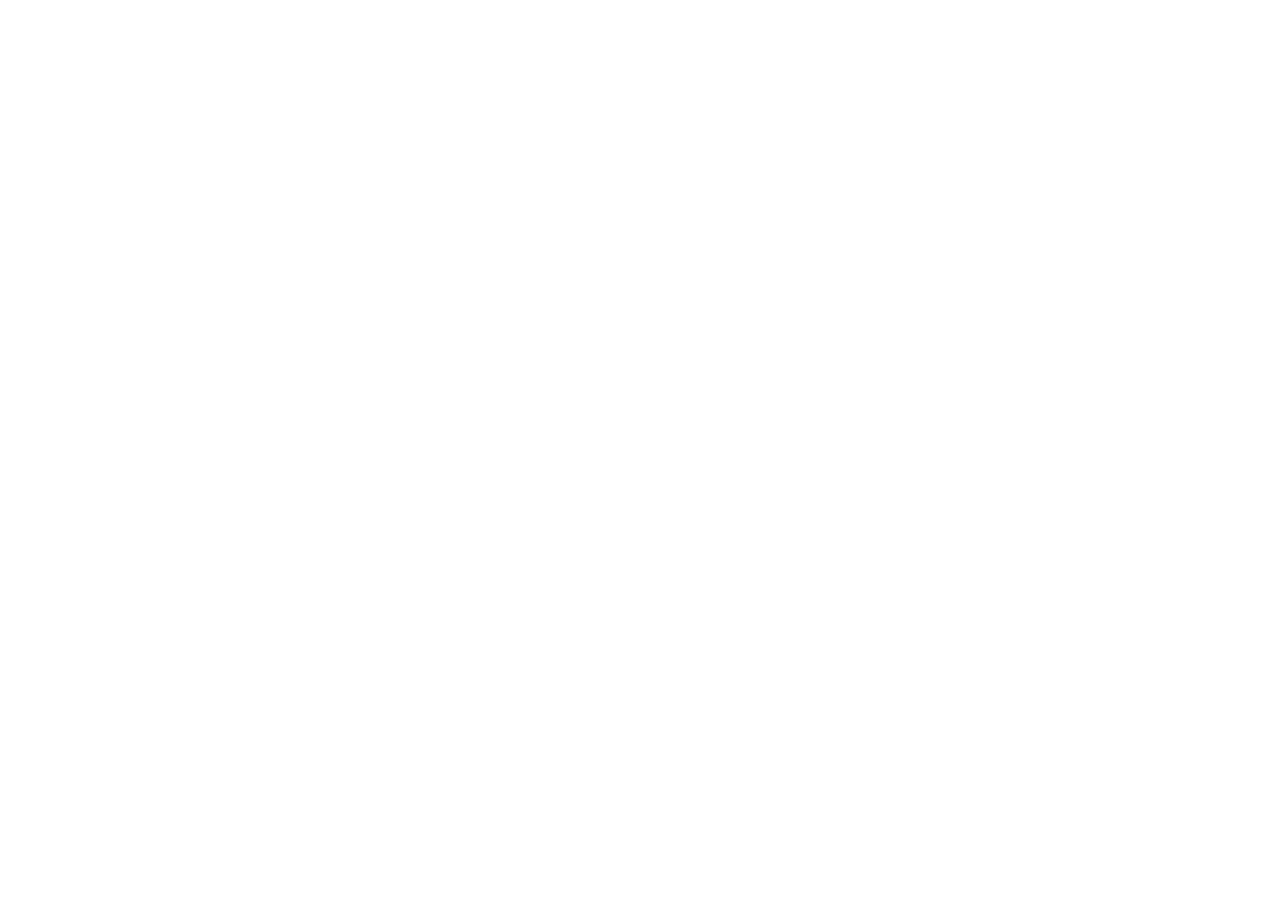
==== index.html @ c4949987 "initial directories set up and logos added" ====
<!DOCTYPE html>
<html lang="en">
    <head>
        <meta charset="UTF-8" />
        <meta name="viewport" content="width=device-width, initial-scale=1.0" />
        <title>Lucky Shrub</title>
    </head>
    <body></body>
</html>
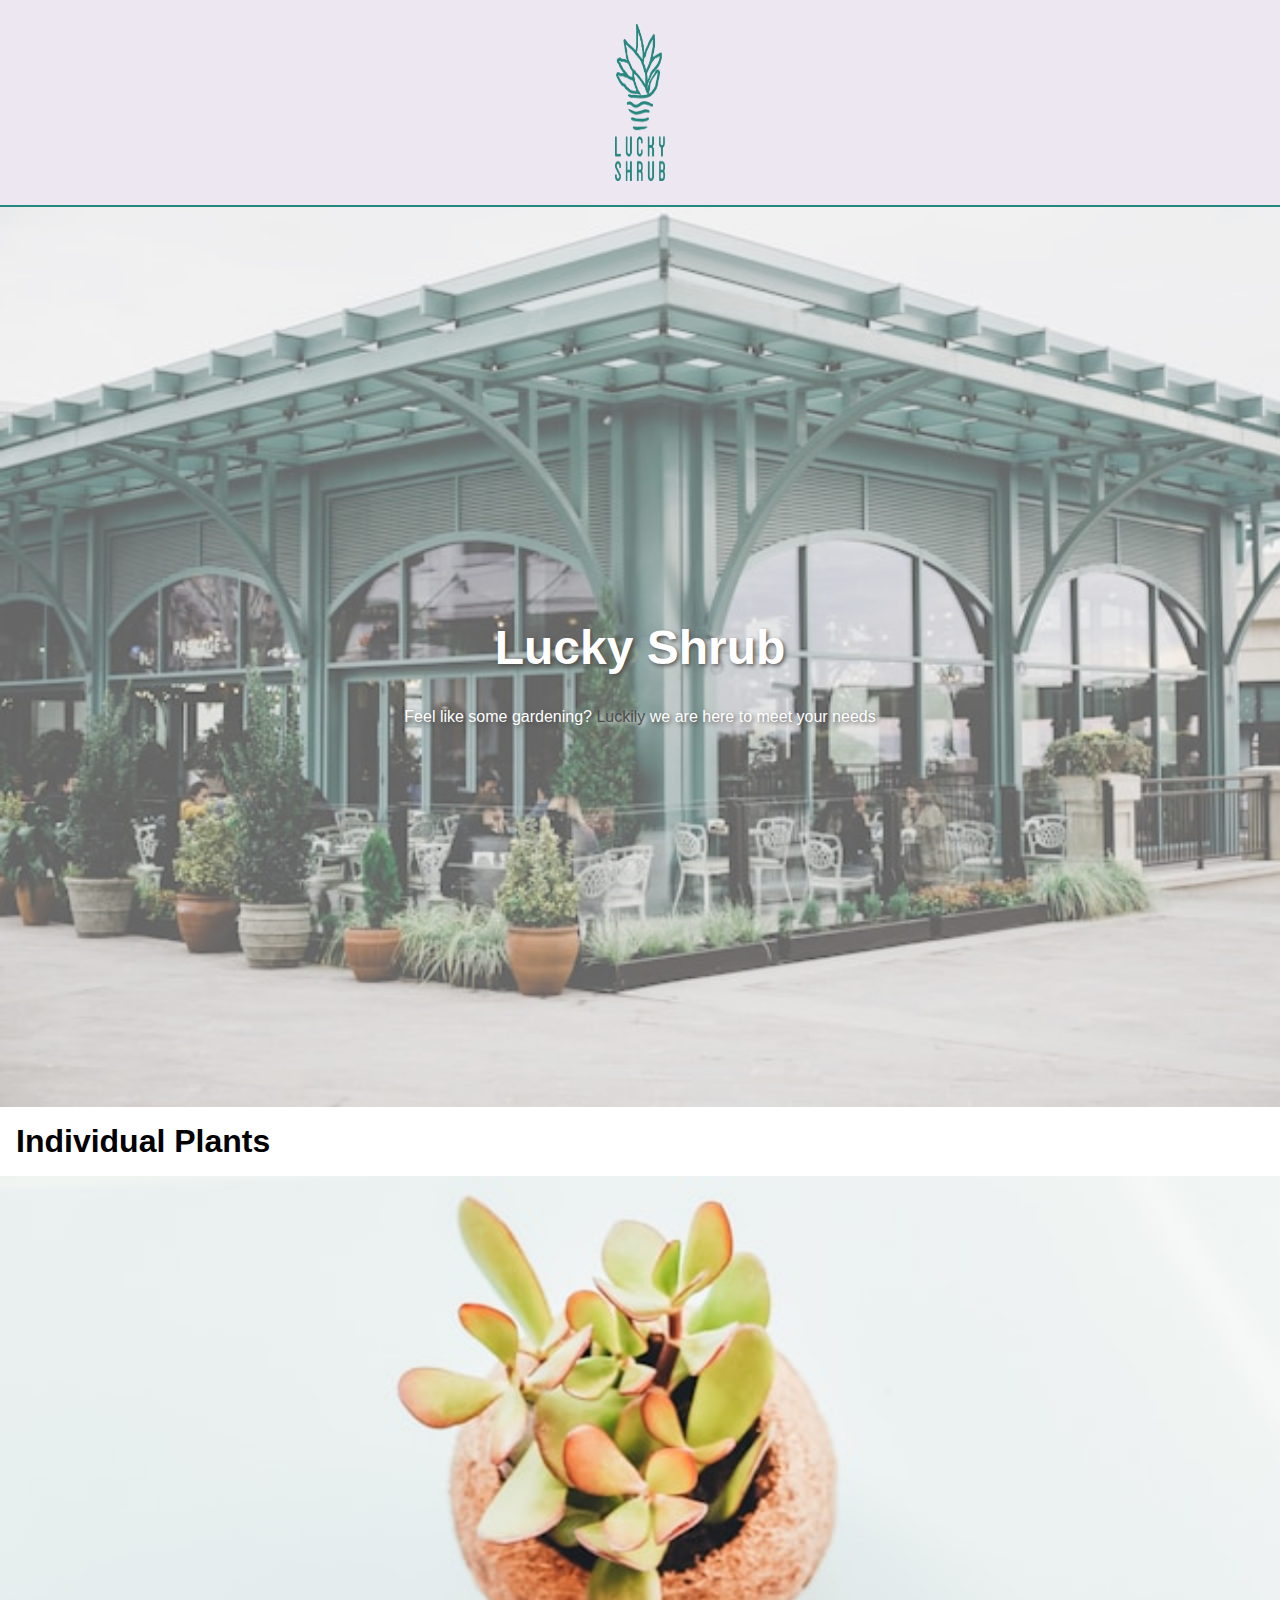
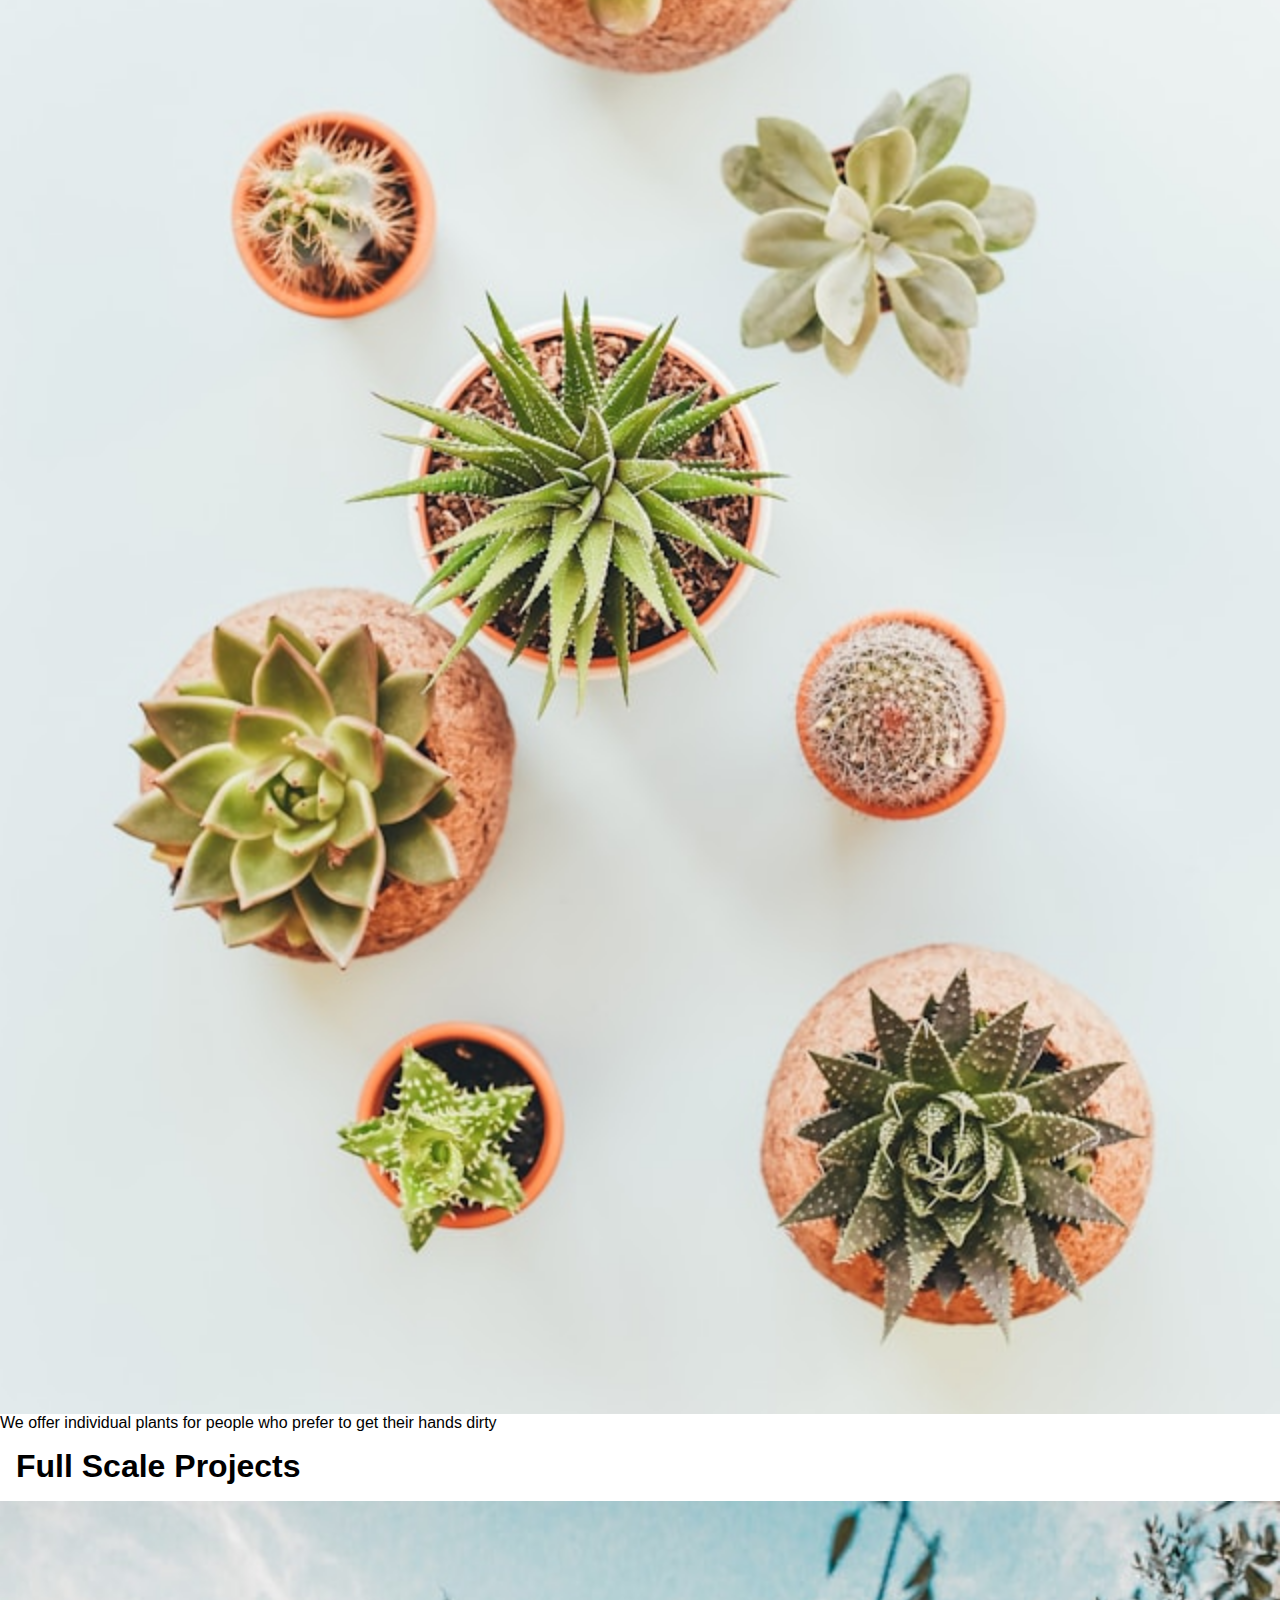
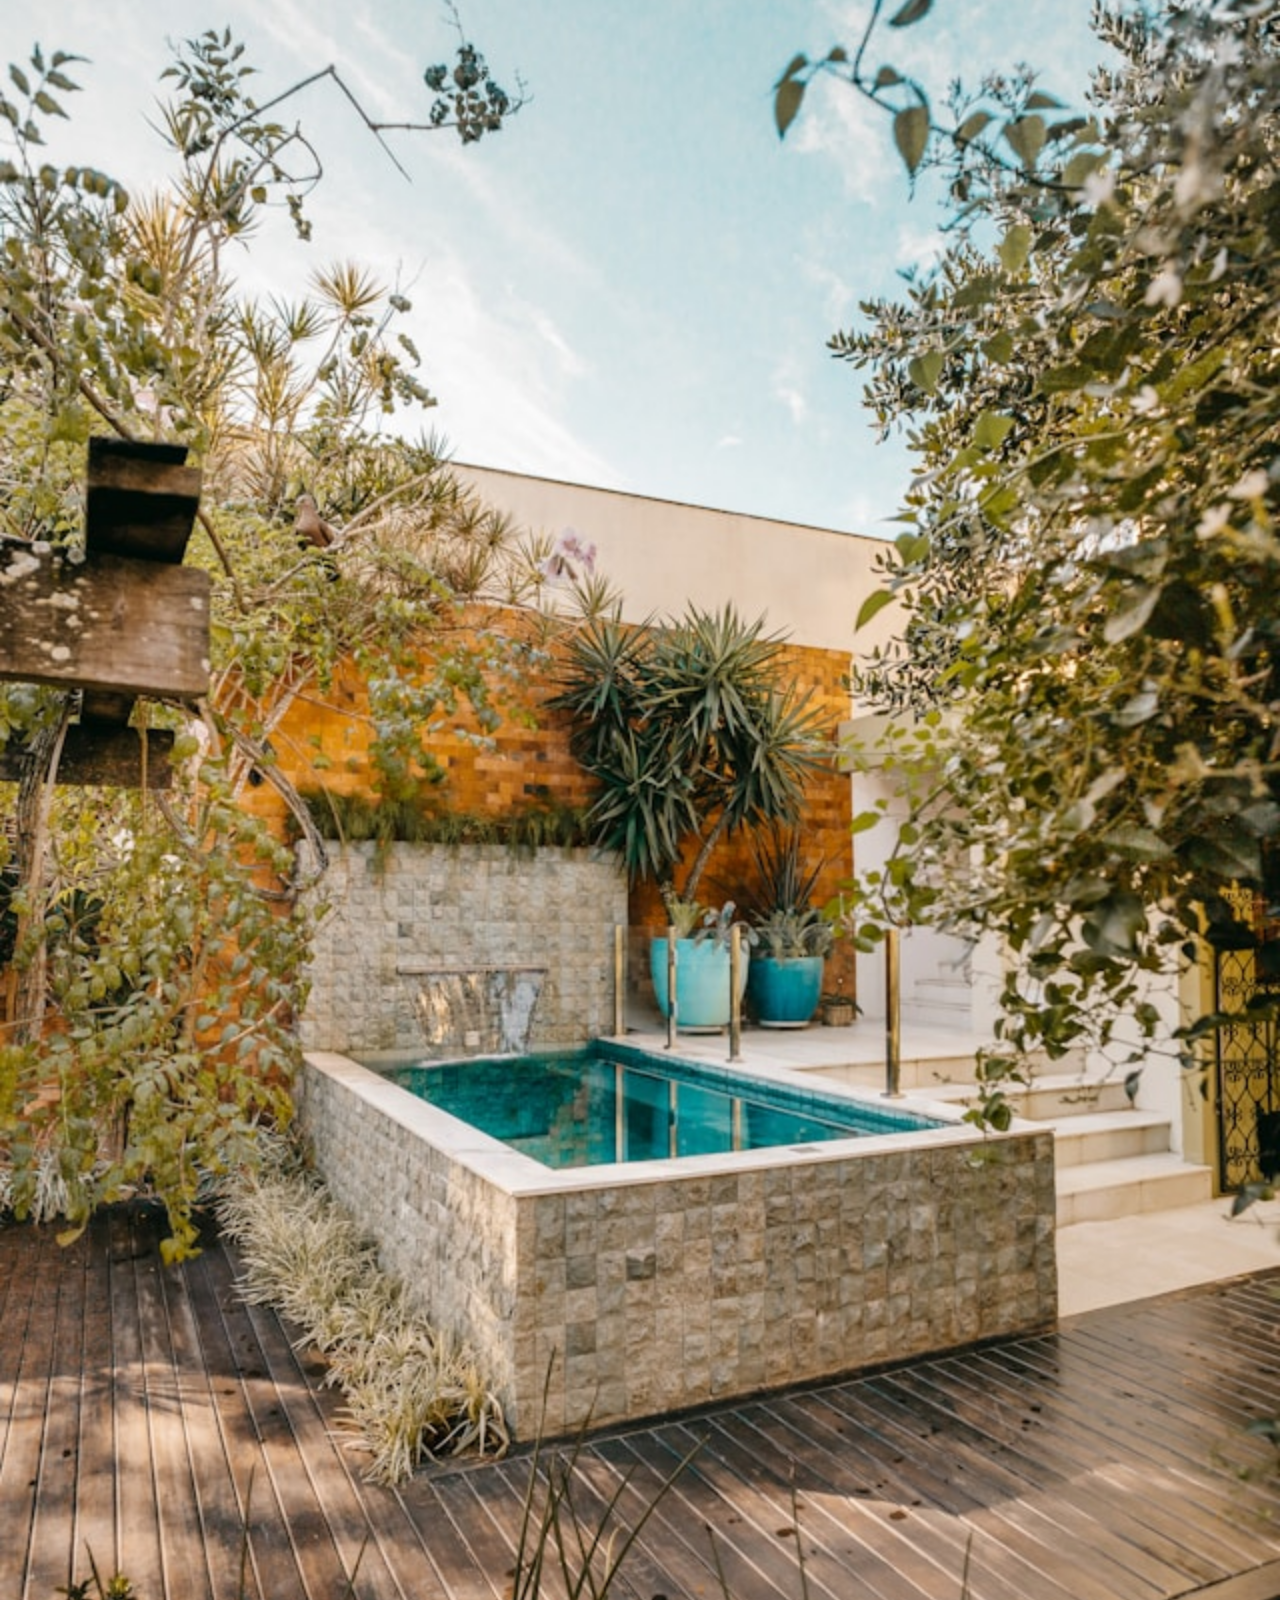
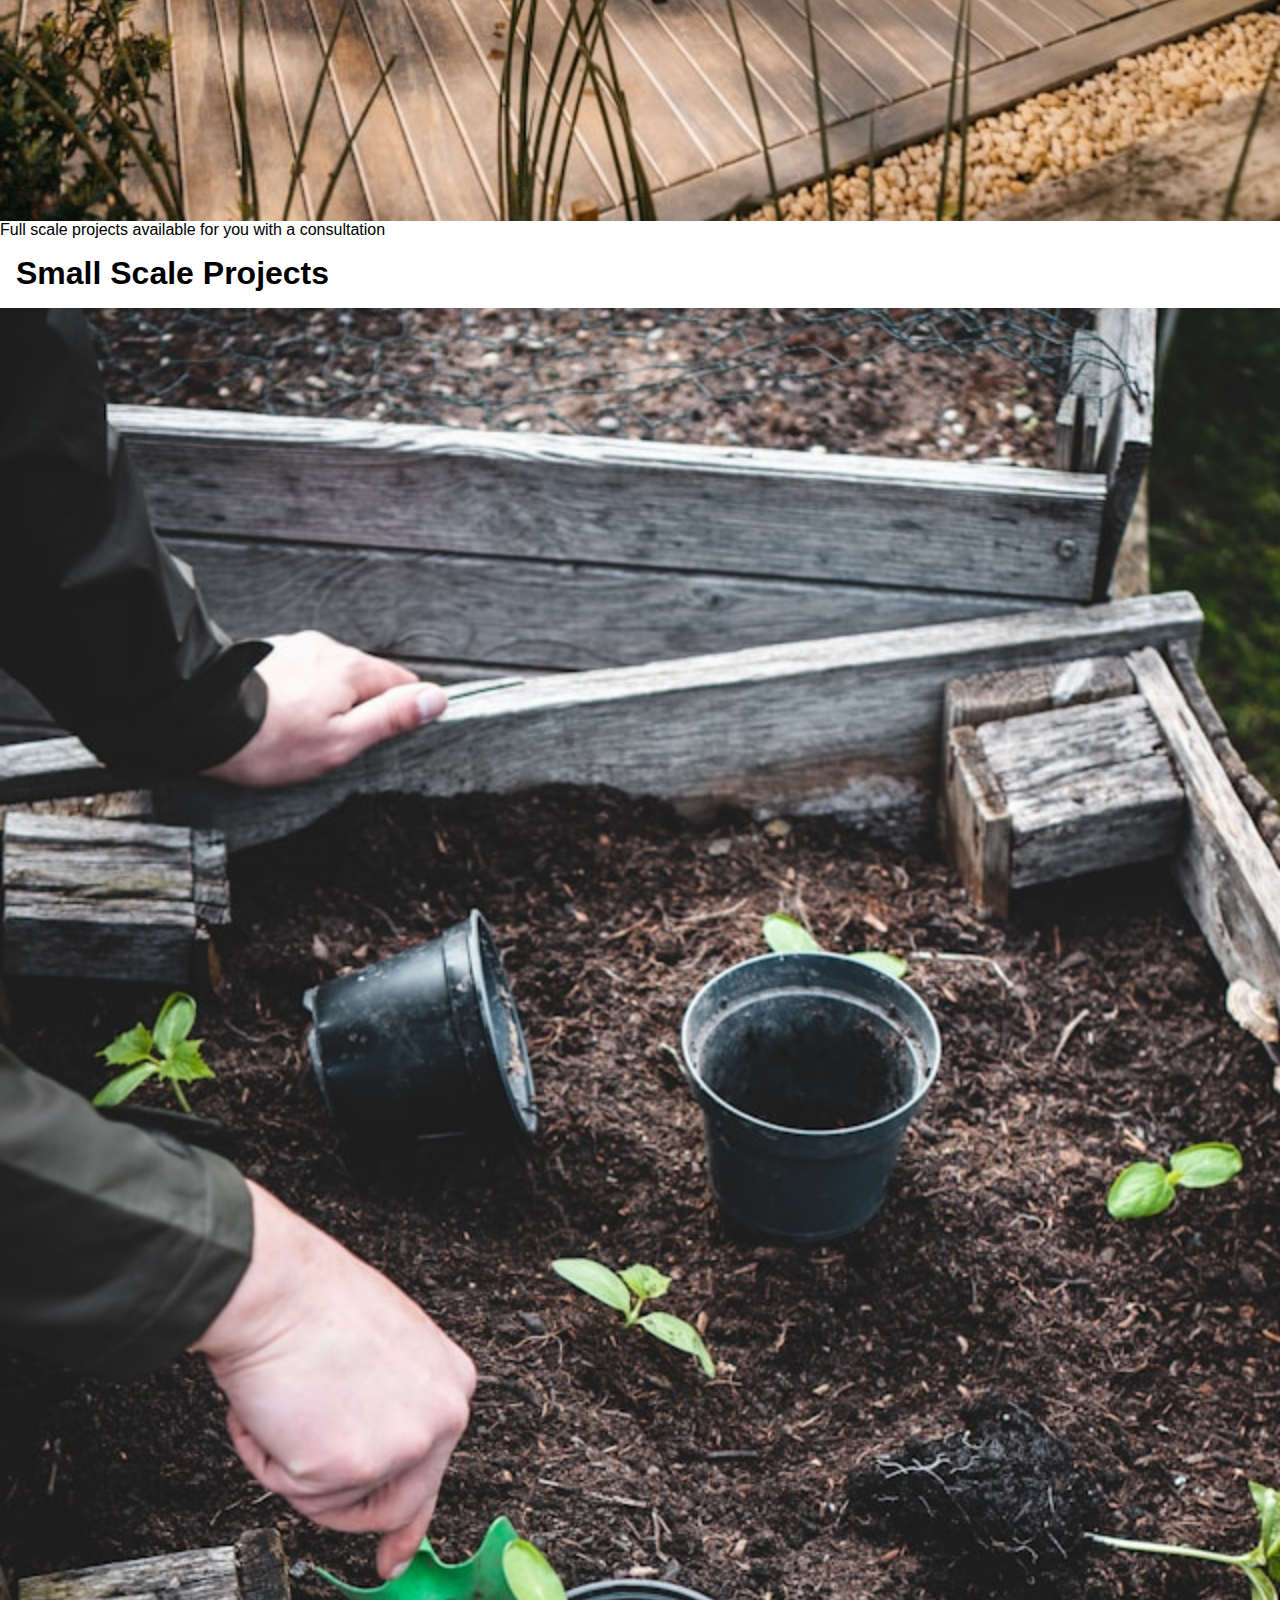
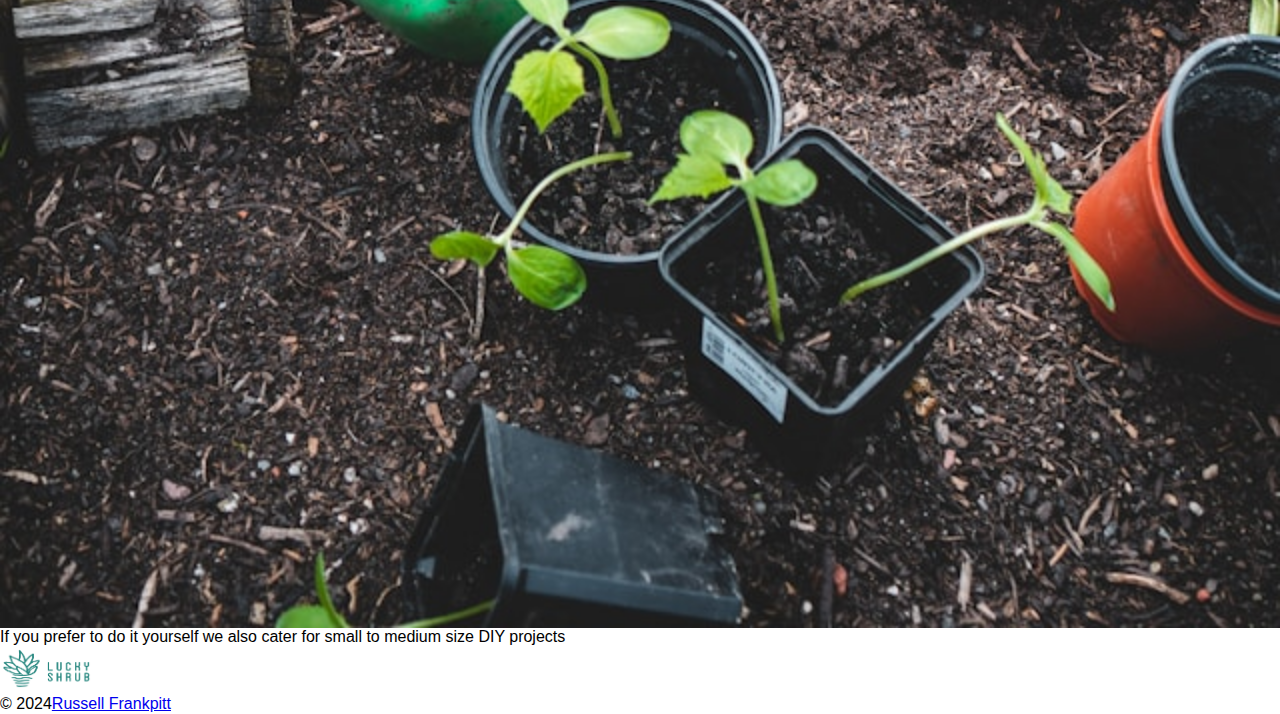
==== commit 5042d8f7: "mobile nav, extra images added" ====
--- a/index.html
+++ b/index.html
@@ -4,6 +4,100 @@
         <meta charset="UTF-8" />
         <meta name="viewport" content="width=device-width, initial-scale=1.0" />
         <title>Lucky Shrub</title>
+        <!-- Open Graph Protocol meta tags -->
+        <meta property="og:title" content="Lucky Shrub" />
+        <meta property="og:type" content="website" />
+        <!-- <meta property="og:url" content="https://www.example.com/" /> -->
+        <meta property="og:image" content="assets/images/main-image-sm.jpg" />
+        <meta
+            property="og:description"
+            content="We specialize in garden design and creation, just for you"
+        />
+        <meta property="og:locale" content="en_US" />
+        <meta property="og:site_name" content="Lucky Shrub" />
+        <!-- Font Awesome -->
+        <link
+            rel="stylesheet"
+            href="https://cdnjs.cloudflare.com/ajax/libs/font-awesome/6.5.2/css/all.min.css"
+            integrity="sha512-SnH5WK+bZxgPHs44uWIX+LLJAJ9/2PkPKZ5QiAj6Ta86w+fsb2TkcmfRyVX3pBnMFcV7oQPJkl9QevSCWr3W6A=="
+            crossorigin="anonymous"
+            referrerpolicy="no-referrer"
+        />
+        <!-- CSS -->
+        <link rel="stylesheet" href="assets/css/normalize.css" />
+        <link rel="stylesheet" href="assets/css/index.css" />
     </head>
-    <body></body>
+    <body>
+        <header>
+            <img src="assets/logos/logo-2.png" alt="Lucky Shrub Logo" />
+            <nav class="navbar-mobile">
+                <ul>
+                    <li><a href="index.html">Home</a></li>
+                    <li><a href="views/products.html">Products</a></li>
+                    <li><a href="views/contact.html">Contact</a></li>
+                    <li><a href="views/info.html">Info</a></li>
+                </ul>
+            </nav>
+
+            <div class="hamburger"><i class="fa-solid fa-bars"></i></div>
+        </header>
+
+        <main>
+            <article class="hero">
+                <h1>Lucky Shrub</h1>
+                <p>
+                    Feel like some gardening? <span>Luckily</span> we are here
+                    to meet your needs
+                </p>
+            </article>
+            <section class="main-content">
+                <article>
+                    <h3>Individual Plants</h3>
+                    <img
+                        src="assets/images/image-3.jpg"
+                        alt="A collection of pot plants"
+                    />
+                    <p>
+                        We offer individual plants for people who prefer to get
+                        their hands dirty
+                    </p>
+                </article>
+                <article>
+                    <h3>Full Scale Projects</h3>
+                    <img
+                        src="assets/images/image-6.jpg"
+                        alt="Designer Garden"
+                    />
+                    <p>
+                        Full scale projects available for you with a
+                        consultation
+                    </p>
+                </article>
+                <article>
+                    <h3>Small Scale Projects</h3>
+                    <img
+                        src="assets/images/image-4.jpg"
+                        alt="Someone planting plants"
+                    />
+                    <p>
+                        If you prefer to do it yourself we also cater for small
+                        to medium size DIY projects
+                    </p>
+                </article>
+            </section>
+        </main>
+        <footer>
+            <div>
+                <img src="assets/logos/footer-2.svg" alt="Lucky Shrub Logo" />
+            </div>
+            <div>
+                <p>
+                    &copy; 2024<a href="https://github.com/rustyff12"
+                        >Russell Frankpitt</a
+                    >
+                </p>
+            </div>
+        </footer>
+        <script src="assets/js/script.js"></script>
+    </body>
 </html>
--- a/assets/css/index.css
+++ b/assets/css/index.css
@@ -0,0 +1,154 @@
+@import url("colors.css");
+
+:root {
+    --clr-black: #262626;
+    --clr-red: #b53434;
+    --clr-blue: #26877f;
+    --clr-yellow: #ec9a29;
+    --clr-white: #ede7f1;
+}
+
+*,
+*::before,
+*::after {
+    padding: 0;
+    margin: 0;
+    box-sizing: border-box;
+}
+
+body {
+    font-family: Verdana, Geneva, Tahoma, sans-serif;
+    overflow-x: hidden;
+}
+
+/* Header */
+header {
+    border-bottom: 2px solid var(--clr-blue);
+    padding: 1.5rem;
+    display: flex;
+    justify-content: center;
+    height: 23svh;
+    background: var(--clr-white);
+    width: 100%;
+}
+
+header img {
+    width: 50px;
+}
+
+.navbar-mobile {
+    position: absolute;
+    background: var(--clr-main);
+    top: 23svh;
+    right: 0;
+    transform: translateX(100%);
+    height: 78svh;
+    width: 0;
+    transition: transform 1s ease, width 1s ease;
+    background: var(--clr-white);
+}
+
+.navbar-mobile.show {
+    transform: translateX(0%);
+    width: 100%;
+}
+
+.navbar-mobile ul {
+    height: 78svh;
+    display: flex;
+    flex-direction: column;
+    justify-content: space-around;
+    align-items: center;
+    list-style: none;
+    display: none;
+}
+
+.navbar-mobile a {
+    text-decoration: none;
+    color: var(--clr-blue);
+    font-size: 1.5rem;
+    font-weight: 700;
+}
+
+.navbar-mobile a:visited {
+    color: var(--clr-blue);
+}
+
+.navbar-mobile a:hover {
+    text-decoration: none;
+    color: var(--clr-red);
+}
+
+.hamburger {
+    position: absolute;
+    right: 1.5rem;
+}
+
+.hamburger i {
+    font-size: 2rem;
+    color: var(--clr-blue);
+}
+
+/* Body */
+.hero {
+    background-image: url("../images/main-image-sm.jpg");
+    background-repeat: no-repeat;
+    background-size: cover;
+    opacity: 0.7;
+    height: 100svh;
+    width: 100svw;
+    display: flex;
+    justify-content: center;
+    align-items: center;
+    text-align: center;
+    padding: 0 1rem;
+}
+
+.hero h1 {
+    color: white;
+    font-size: 3rem;
+    /* text-shadow: -1px -1px 3px #020202, 2px 2px 4px #1b1b1b; */
+    text-shadow: 2px 2px 4px rgba(0, 0, 0, 0.9);
+}
+
+.hero p {
+    color: white;
+    /* text-shadow: -1px -1px 3px #020202, 2px 2px 4px #1b1b1b; */
+    text-shadow: 2px 2px 4px rgba(0, 0, 0, 0.9);
+}
+
+.hero p span {
+    color: black;
+    text-shadow: 2px 2px 4px rgba(255, 255, 255, 0.9);
+}
+
+.main-content {
+    display: flex;
+    flex-direction: column;
+    /* margin-top: 10px; */
+}
+
+article {
+    display: flex;
+    flex-direction: column;
+}
+
+article h3 {
+    padding: 1rem;
+    font-size: 2rem;
+}
+
+article img {
+    width: 100svw;
+}
+
+/* Footer */
+
+footer {
+    display: flex;
+    flex-direction: column;
+}
+
+footer img {
+    width: 100px;
+}
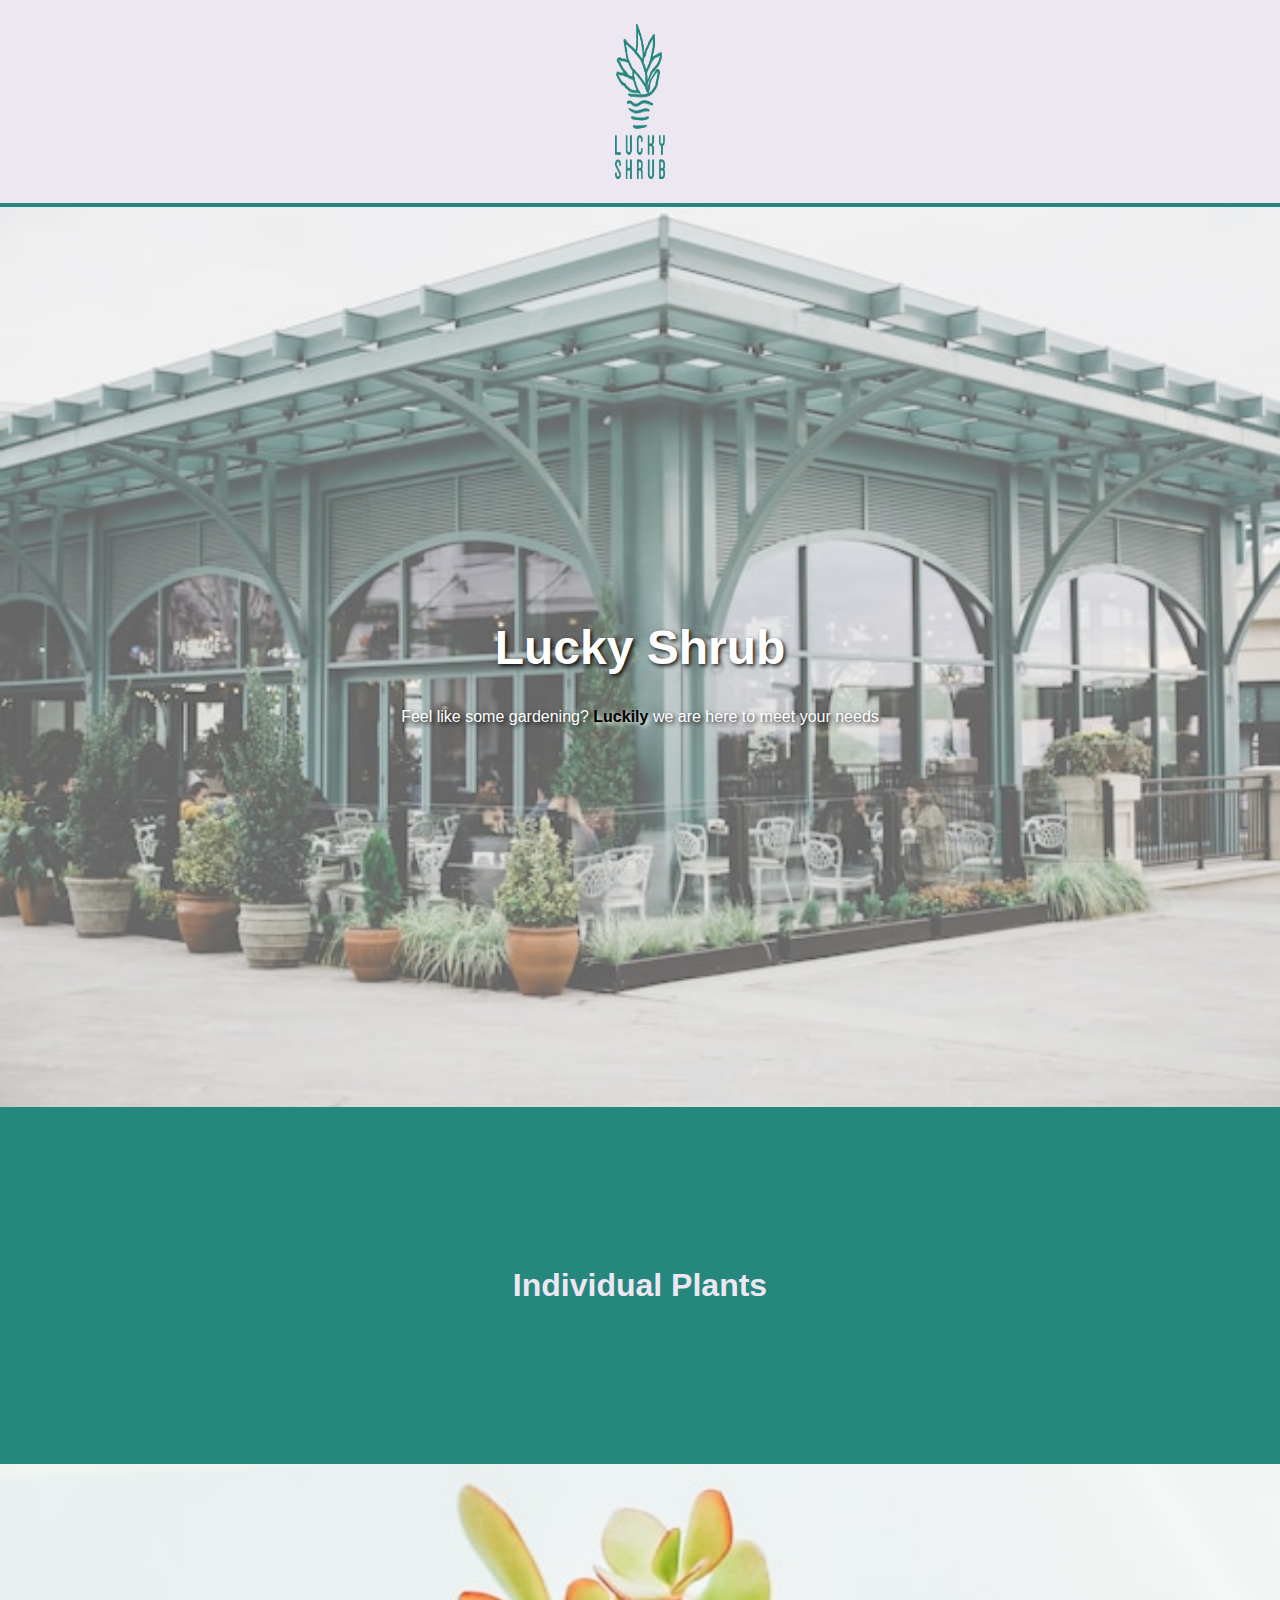
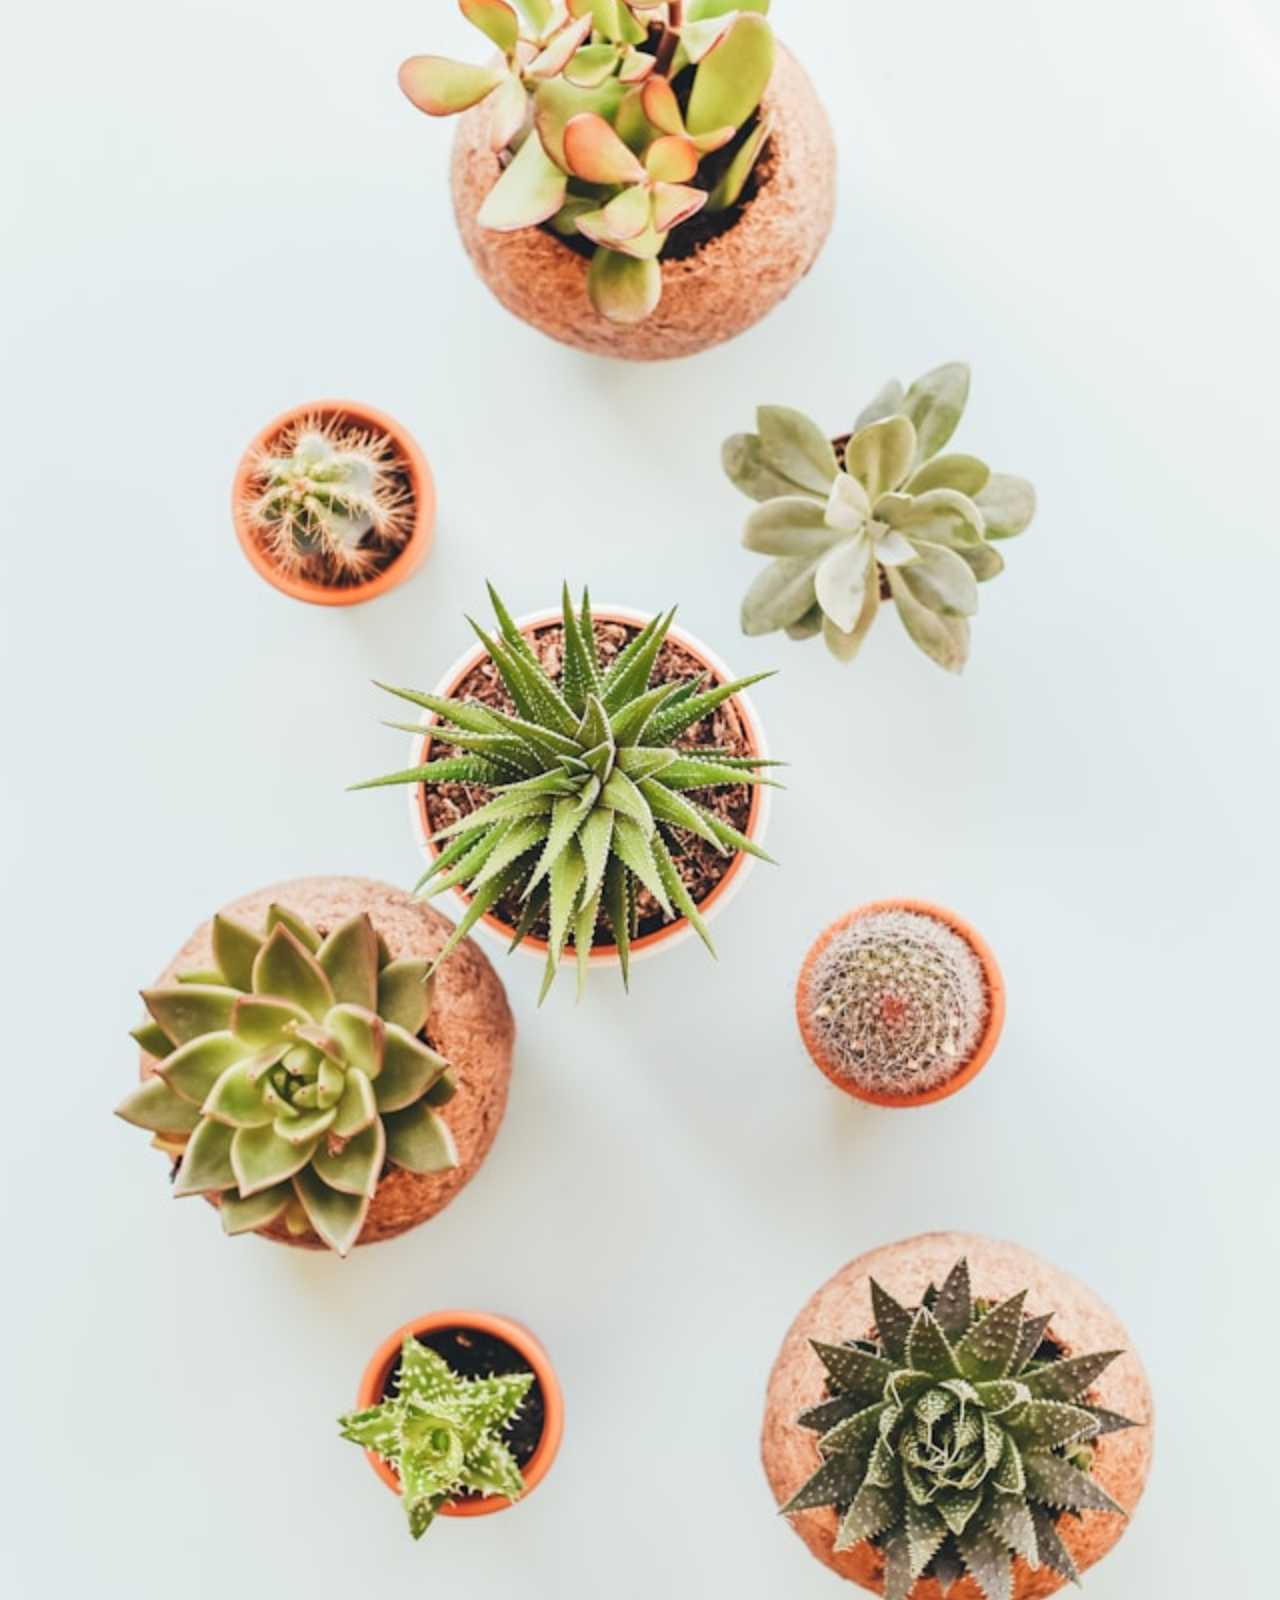
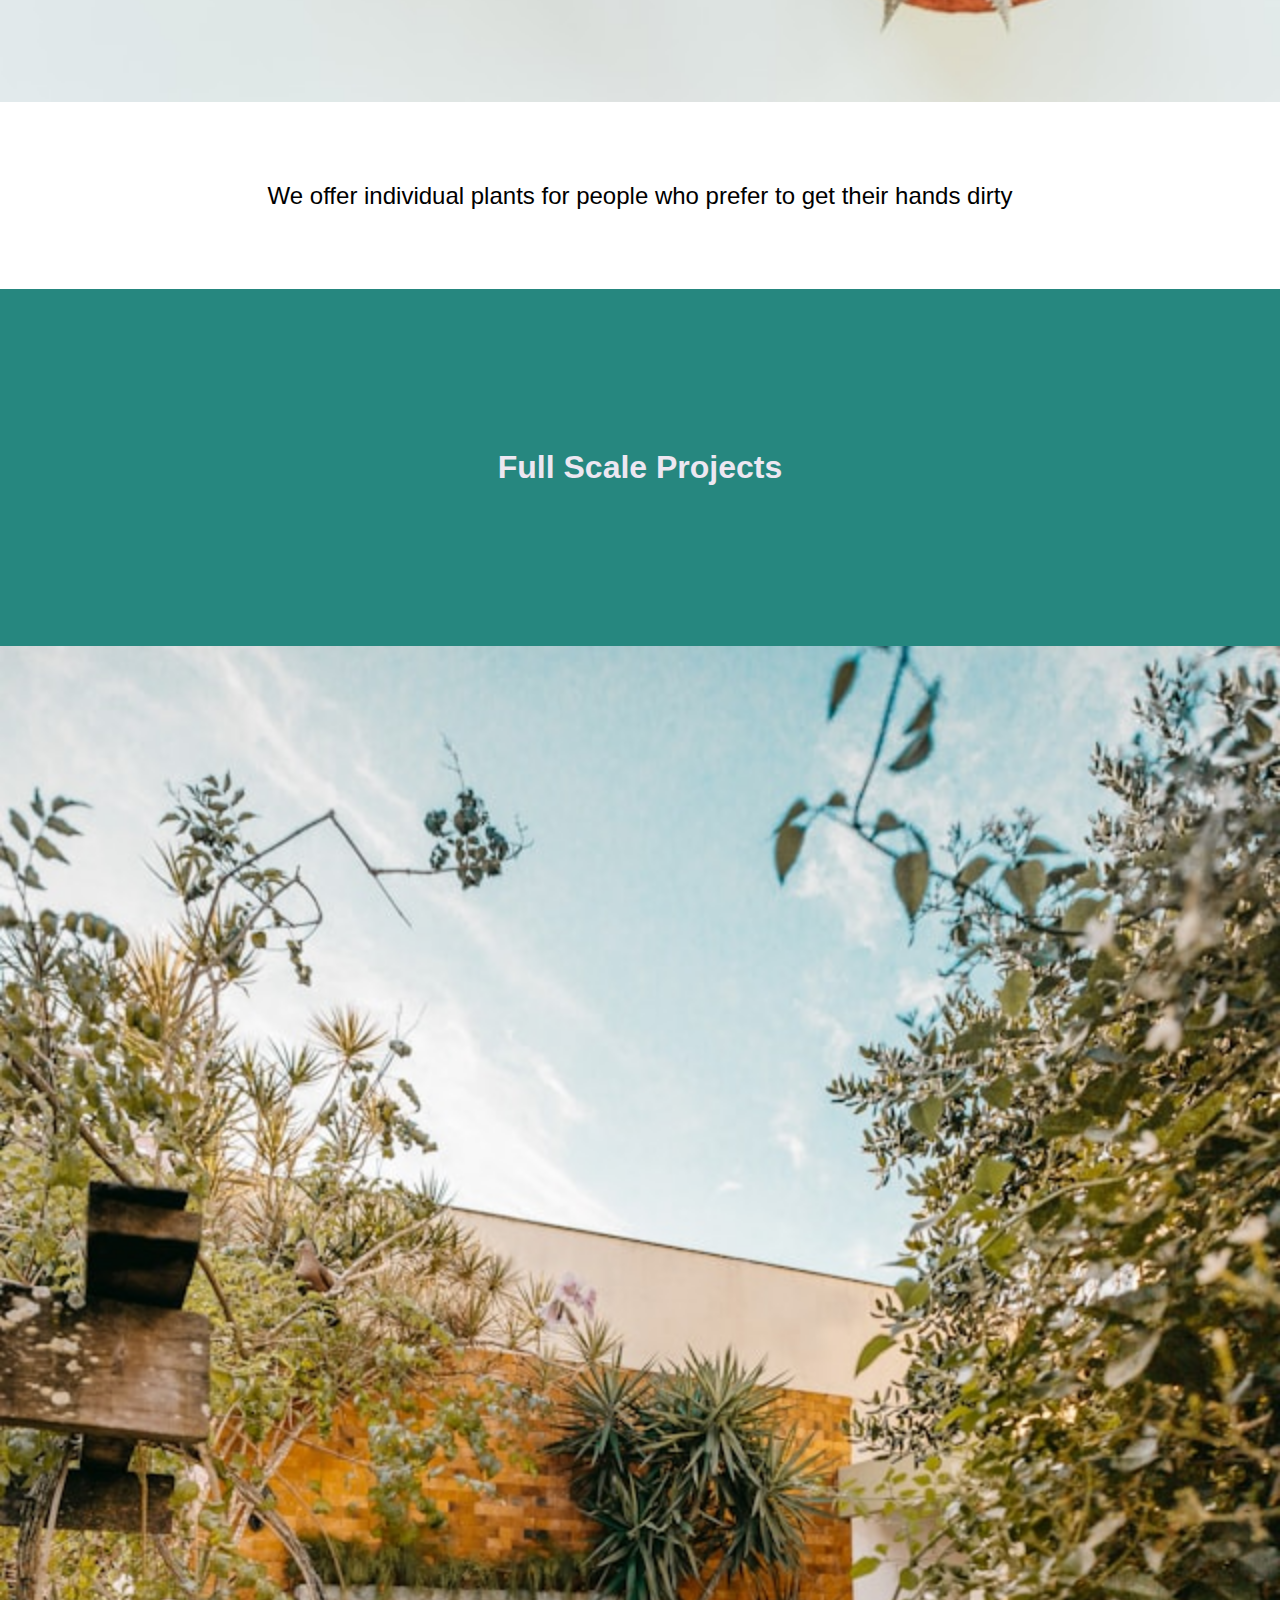
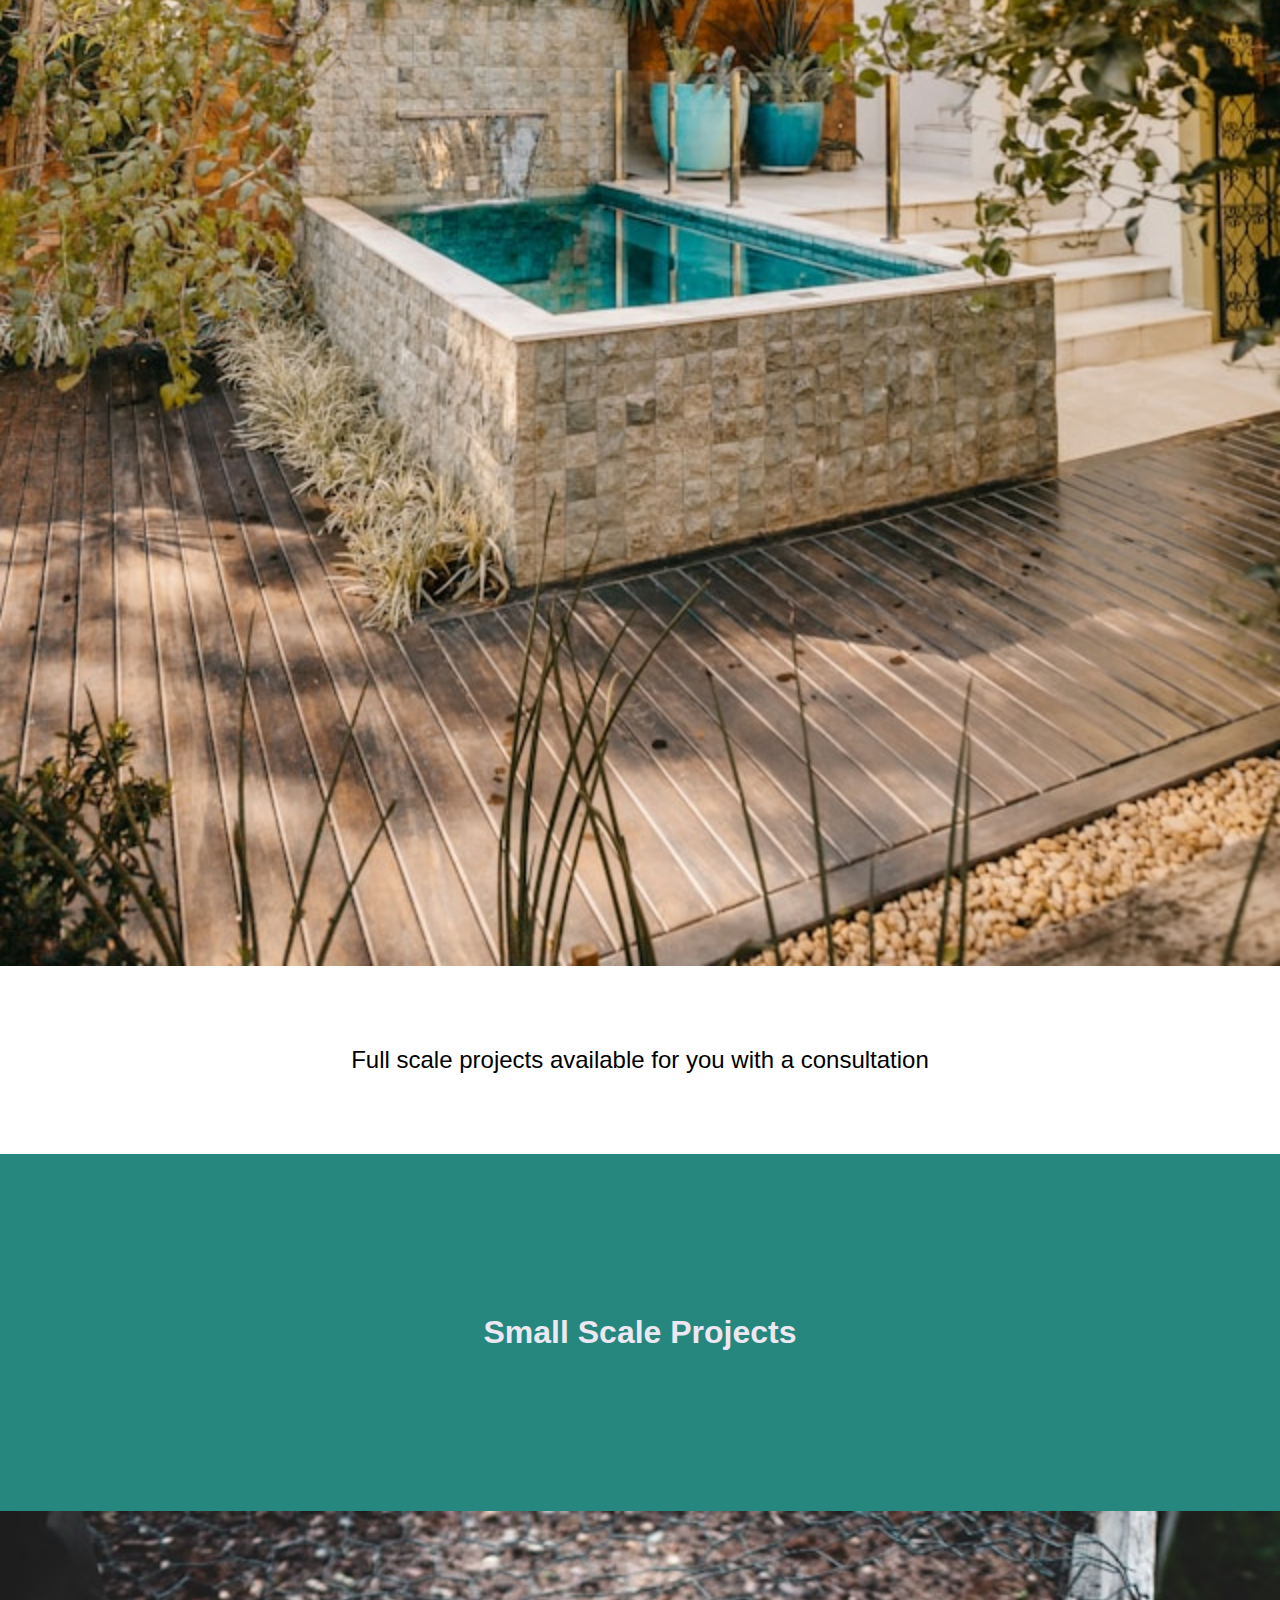
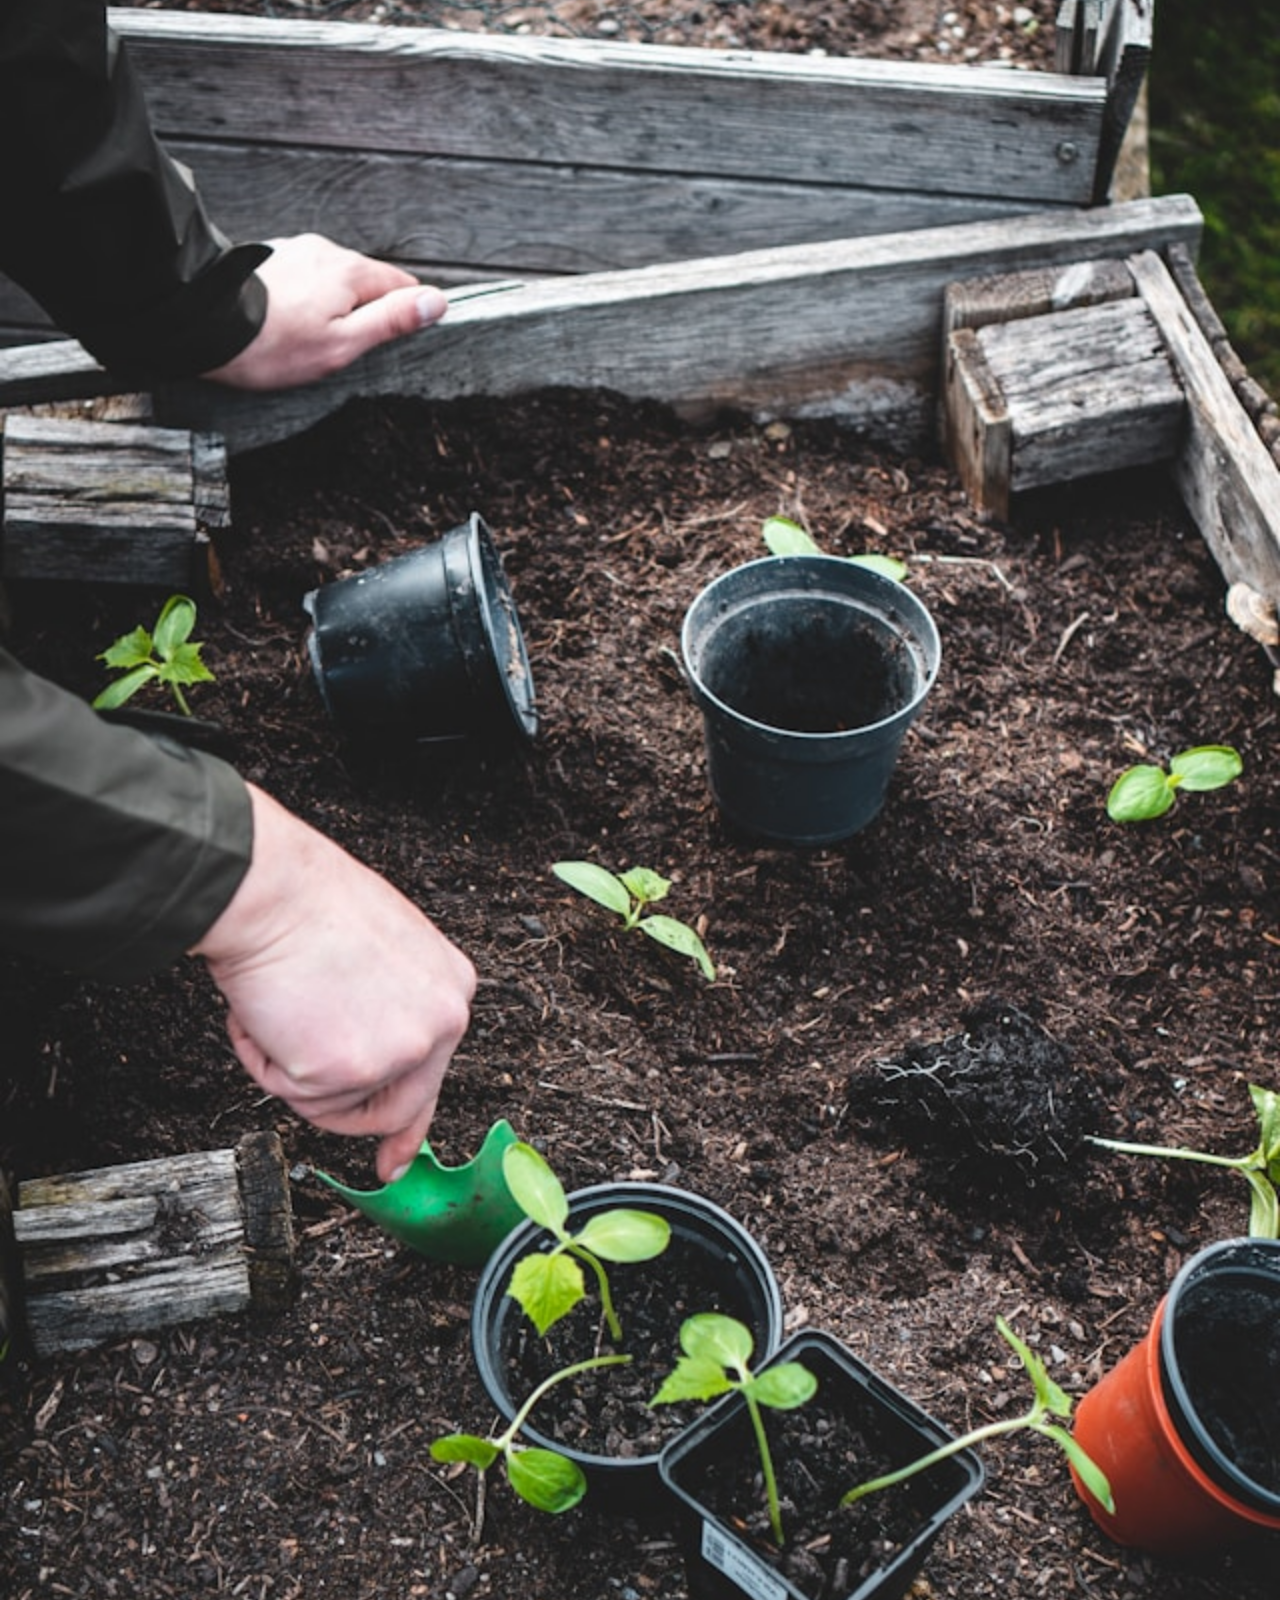
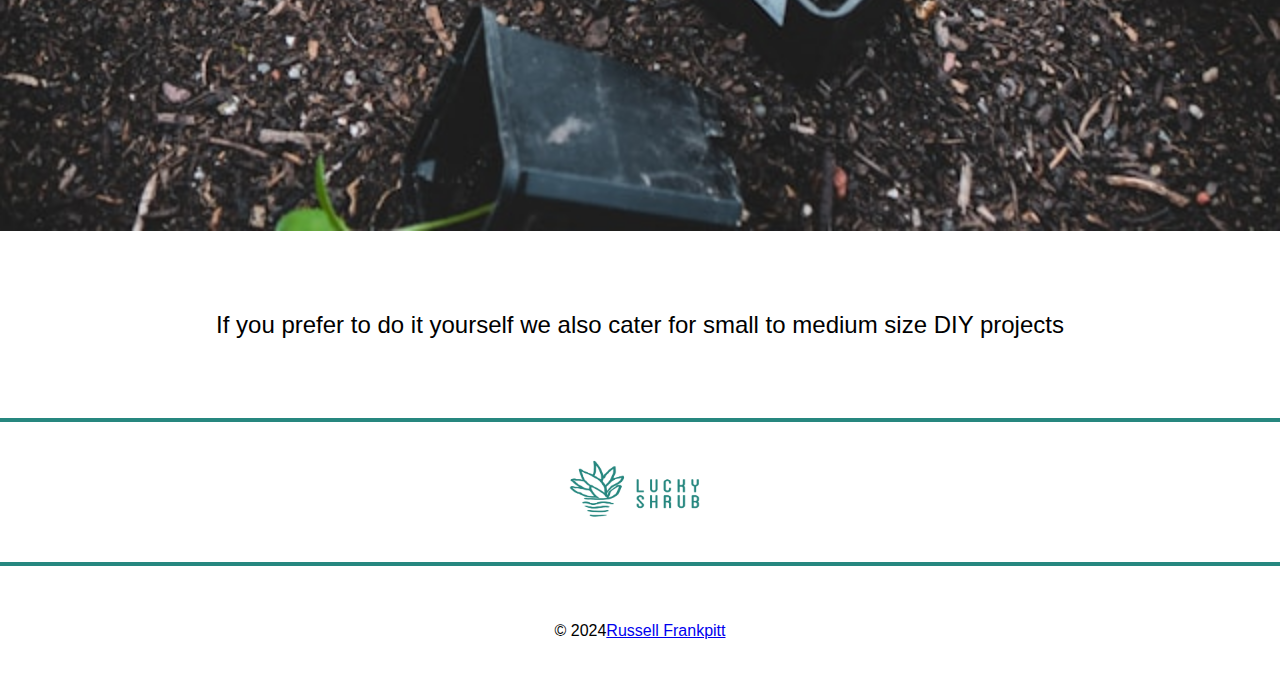
==== commit 34d83635: "index mobile" ====
--- a/index.html
+++ b/index.html
@@ -44,11 +44,14 @@
 
         <main>
             <article class="hero">
-                <h1>Lucky Shrub</h1>
-                <p>
-                    Feel like some gardening? <span>Luckily</span> we are here
-                    to meet your needs
-                </p>
+                <div class="hero-background-image"></div>
+                <div class="hero-content">
+                    <h1>Lucky Shrub</h1>
+                    <p>
+                        Feel like some gardening? <span>Luckily</span> we are
+                        here to meet your needs
+                    </p>
+                </div>
             </article>
             <section class="main-content">
                 <article>
--- a/assets/css/index.css
+++ b/assets/css/index.css
@@ -23,7 +23,7 @@
 
 /* Header */
 header {
-    border-bottom: 2px solid var(--clr-blue);
+    border-bottom: 4px solid var(--clr-blue);
     padding: 1.5rem;
     display: flex;
     justify-content: center;
@@ -46,6 +46,7 @@
     width: 0;
     transition: transform 1s ease, width 1s ease;
     background: var(--clr-white);
+    z-index: 2;
 }
 
 .navbar-mobile.show {
@@ -88,9 +89,9 @@
     font-size: 2rem;
     color: var(--clr-blue);
 }
-
+/* Here */
 /* Body */
-.hero {
+/* .hero {
     background-image: url("../images/main-image-sm.jpg");
     background-repeat: no-repeat;
     background-size: cover;
@@ -102,23 +103,57 @@
     align-items: center;
     text-align: center;
     padding: 0 1rem;
+} */
+
+.hero {
+    position: relative;
+    height: 100svh;
+    width: 100svw;
+    display: flex;
+    justify-content: center;
+    text-align: center;
+    padding: 0 1rem;
+}
+
+.hero-background-image {
+    position: absolute;
+    top: 0;
+    left: 0;
+    width: 100%;
+    height: 100%;
+    background-image: url("../images/main-image-sm.jpg");
+    background-repeat: no-repeat;
+    background-size: cover;
+    opacity: 0.7;
+}
+
+.hero-content {
+    position: relative;
+    display: flex;
+    flex-direction: column;
+    justify-content: center;
+    text-align: center;
+    z-index: 1;
+    color: white;
+}
+
+.hero h1,
+.hero p {
+    text-shadow: 2px 2px 4px rgba(0, 0, 0, 0.9);
 }
 
 .hero h1 {
-    color: white;
+    font-weight: 900;
     font-size: 3rem;
-    /* text-shadow: -1px -1px 3px #020202, 2px 2px 4px #1b1b1b; */
-    text-shadow: 2px 2px 4px rgba(0, 0, 0, 0.9);
 }
 
 .hero p {
-    color: white;
-    /* text-shadow: -1px -1px 3px #020202, 2px 2px 4px #1b1b1b; */
-    text-shadow: 2px 2px 4px rgba(0, 0, 0, 0.9);
+    font-size: 1.5rems;
 }
 
 .hero p span {
     color: black;
+    font-weight: 700;
     text-shadow: 2px 2px 4px rgba(255, 255, 255, 0.9);
 }
 
@@ -128,27 +163,47 @@
     /* margin-top: 10px; */
 }
 
-article {
-    display: flex;
-    flex-direction: column;
-}
-
-article h3 {
-    padding: 1rem;
+.main-content article {
+    display: flex;
+    flex-direction: column;
+}
+
+.main-content article h3 {
+    padding: 10rem 1rem;
     font-size: 2rem;
-}
-
-article img {
+    background-color: var(--clr-blue);
+    color: var(--clr-white);
+    text-align: center;
+}
+
+.main-content article img {
     width: 100svw;
 }
 
+.main-content article p {
+    padding: 5rem 1rem;
+    font-size: 1.5rem;
+    text-align: center;
+}
+
 /* Footer */
 
 footer {
     display: flex;
     flex-direction: column;
+    border-top: 4px solid var(--clr-blue);
+    text-align: center;
 }
 
 footer img {
-    width: 100px;
-}
+    width: 150px;
+    height: 15svh;
+}
+
+footer p {
+    border-top: 4px solid var(--clr-blue);
+    height: 15svh;
+    display: flex;
+    justify-content: center;
+    align-items: center;
+}
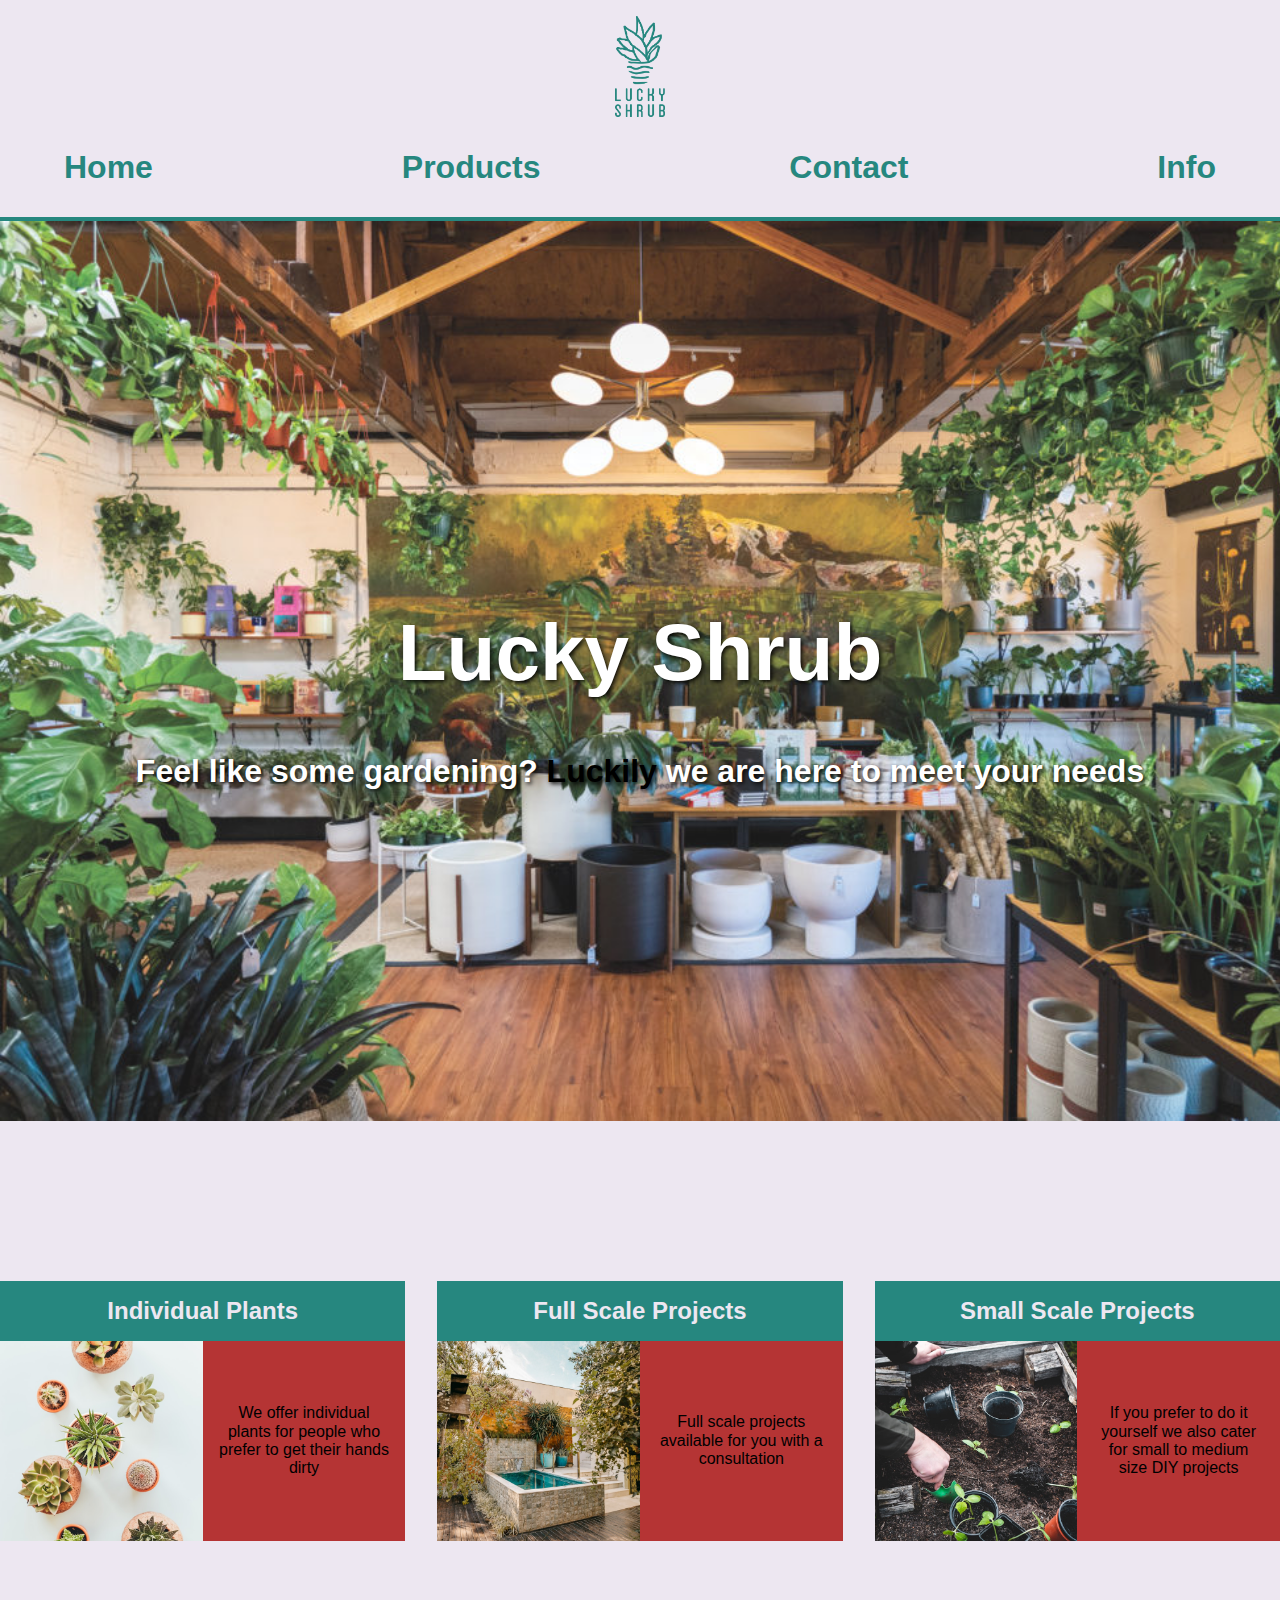
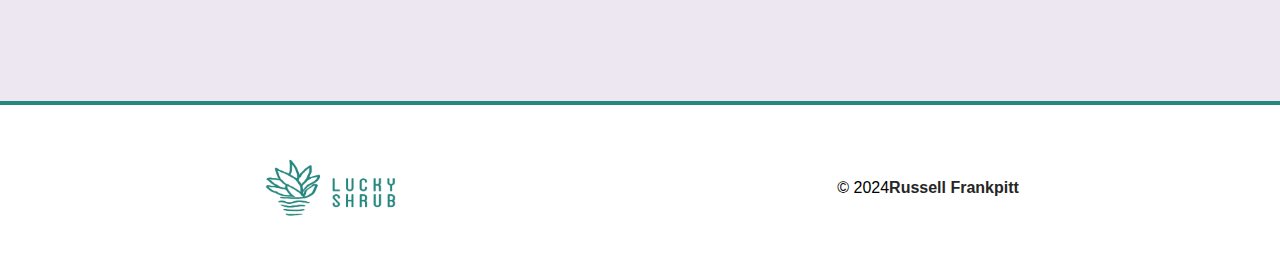
==== commit 7f6fe64c: "index.css adjustment for large screens" ====
--- a/index.html
+++ b/index.html
@@ -31,6 +31,14 @@
         <header>
             <img src="assets/logos/logo-2.png" alt="Lucky Shrub Logo" />
             <nav class="navbar-mobile">
+                <ul>
+                    <li><a href="index.html">Home</a></li>
+                    <li><a href="views/products.html">Products</a></li>
+                    <li><a href="views/contact.html">Contact</a></li>
+                    <li><a href="views/info.html">Info</a></li>
+                </ul>
+            </nav>
+            <nav class="navbar-large-screen">
                 <ul>
                     <li><a href="index.html">Home</a></li>
                     <li><a href="views/products.html">Products</a></li>
@@ -95,7 +103,9 @@
             </div>
             <div>
                 <p>
-                    &copy; 2024<a href="https://github.com/rustyff12"
+                    &copy; 2024<a
+                        href="https://github.com/rustyff12"
+                        target="_blank"
                         >Russell Frankpitt</a
                     >
                 </p>
--- a/assets/css/index.css
+++ b/assets/css/index.css
@@ -15,7 +15,9 @@
     margin: 0;
     box-sizing: border-box;
 }
-
+a {
+    cursor: pointer;
+}
 body {
     font-family: Verdana, Geneva, Tahoma, sans-serif;
     overflow-x: hidden;
@@ -38,7 +40,7 @@
 
 .navbar-mobile {
     position: absolute;
-    background: var(--clr-main);
+    /* background: var(--clr-main); */
     top: 23svh;
     right: 0;
     transform: translateX(100%);
@@ -80,6 +82,10 @@
     color: var(--clr-red);
 }
 
+.navbar-large-screen {
+    display: none;
+}
+
 .hamburger {
     position: absolute;
     right: 1.5rem;
@@ -89,22 +95,7 @@
     font-size: 2rem;
     color: var(--clr-blue);
 }
-/* Here */
-/* Body */
-/* .hero {
-    background-image: url("../images/main-image-sm.jpg");
-    background-repeat: no-repeat;
-    background-size: cover;
-    opacity: 0.7;
-    height: 100svh;
-    width: 100svw;
-    display: flex;
-    justify-content: center;
-    align-items: center;
-    text-align: center;
-    padding: 0 1rem;
-} */
-
+/* Main */
 .hero {
     position: relative;
     height: 100svh;
@@ -121,10 +112,10 @@
     left: 0;
     width: 100%;
     height: 100%;
-    background-image: url("../images/main-image-sm.jpg");
+    background-image: url("../images/garden-store-1.jpg");
     background-repeat: no-repeat;
     background-size: cover;
-    opacity: 0.7;
+    opacity: 0.9;
 }
 
 .hero-content {
@@ -154,13 +145,12 @@
 .hero p span {
     color: black;
     font-weight: 700;
-    text-shadow: 2px 2px 4px rgba(255, 255, 255, 0.9);
+    /* text-shadow: 2px 2px 4px rgba(0, 0, 0, 0.9); */
 }
 
 .main-content {
     display: flex;
     flex-direction: column;
-    /* margin-top: 10px; */
 }
 
 .main-content article {
@@ -207,3 +197,141 @@
     justify-content: center;
     align-items: center;
 }
+
+footer a,
+footer a:visited {
+    color: var(--clr-black);
+    text-decoration: none;
+    font-weight: 700;
+}
+
+footer a:hover {
+    color: var(--clr-blue);
+    text-decoration: underline;
+}
+
+@media screen and (min-width: 992px) {
+    /* Header */
+    .hamburger {
+        display: none;
+    }
+
+    header {
+        display: flex;
+        flex-direction: column;
+        justify-content: space-between;
+        align-items: center;
+        padding: 1rem 3rem;
+        gap: 1rem;
+        height: 100%;
+    }
+
+    .navbar-large-screen {
+        display: flex;
+        flex-direction: row;
+        justify-content: space-between;
+        align-items: center;
+        padding: 1rem;
+        width: 100%;
+        max-width: 1200px;
+    }
+
+    .navbar-large-screen ul {
+        display: flex;
+        justify-content: space-between;
+        width: 100%;
+        list-style: none;
+        gap: 1rem;
+    }
+
+    .navbar-large-screen a {
+        text-decoration: none;
+        color: var(--clr-blue);
+        font-size: 2rem;
+        font-weight: 700;
+    }
+
+    .navbar-large-screen a:visited {
+        color: var(--clr-blue);
+    }
+
+    .navbar-large-screen a:hover {
+        text-decoration: none;
+        color: var(--clr-red);
+    }
+
+    /* Body */
+    .hero h1 {
+        font-size: 5rem;
+    }
+
+    .hero p {
+        font-size: 2rem;
+        font-weight: 700;
+    }
+
+    .main-content {
+        display: flex;
+        flex-direction: row;
+        gap: 2rem;
+        justify-content: space-between;
+        padding: 10rem 0;
+        background-color: var(--clr-white);
+    }
+
+    .main-content article {
+        flex: 1;
+        display: grid;
+        grid-template-columns: repeat(2, 1fr);
+        grid-template-rows: auto auto;
+        background-color: #b53434;
+    }
+
+    .main-content article h3 {
+        padding: 1rem;
+        font-size: 1.5rem;
+        background-color: var(--clr-blue);
+        color: var(--clr-white);
+        text-align: center;
+        grid-column: 1 / -1;
+    }
+
+    .main-content article img {
+        width: 100%;
+        height: 200px;
+        object-fit: cover;
+        grid-row: 2 / 3;
+        grid-column: 1 / 2;
+    }
+
+    .main-content article p {
+        padding: 1rem;
+        font-size: 1rem;
+        text-align: center;
+        grid-column: 2 / 3;
+        grid-row: 2 / 3;
+        align-self: center;
+    }
+
+    /* Footer */
+    footer {
+        flex-direction: row;
+        border-top: 4px solid var(--clr-blue);
+        text-align: center;
+        justify-content: space-around;
+        padding: 1rem 3rem;
+    }
+
+    footer img {
+        width: 150px;
+        height: 15svh;
+    }
+
+    footer p {
+        border-top: none;
+        height: 15svh;
+        display: flex;
+        justify-content: center;
+        align-items: center;
+    }
+}
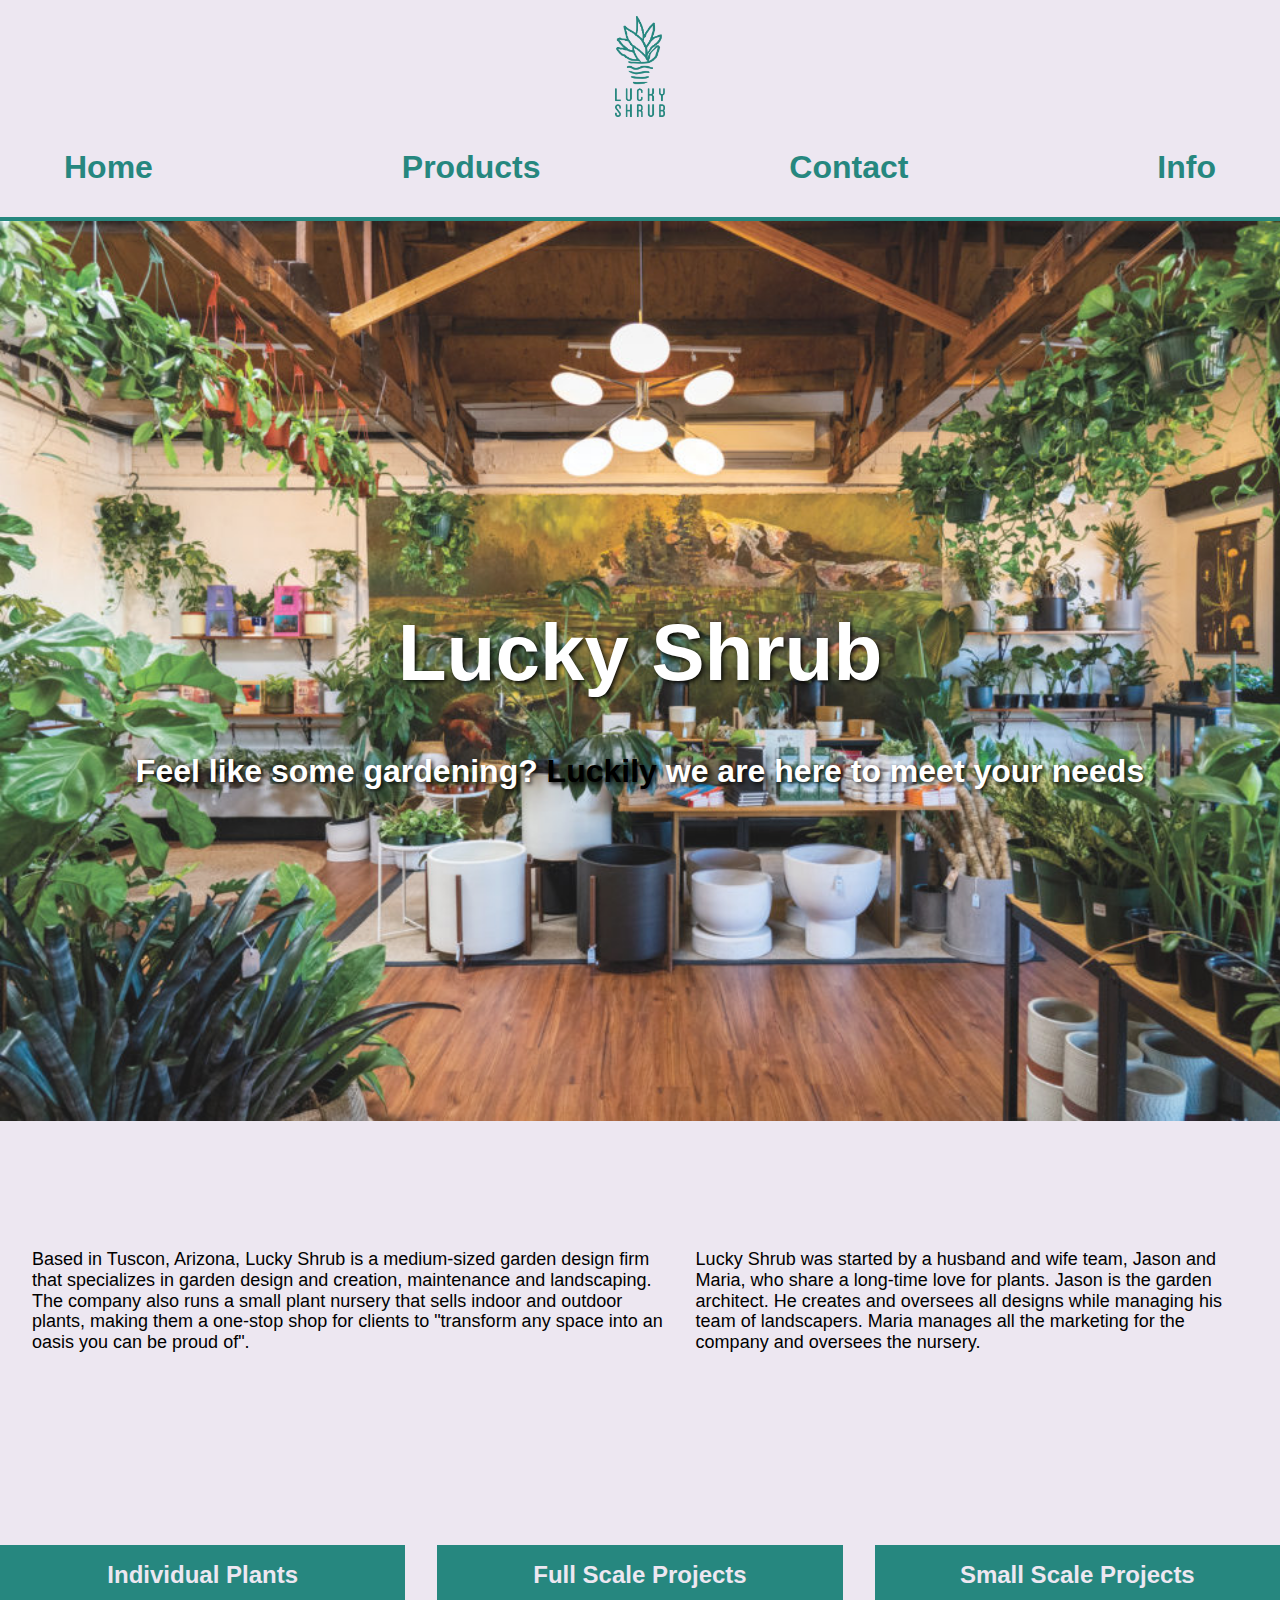
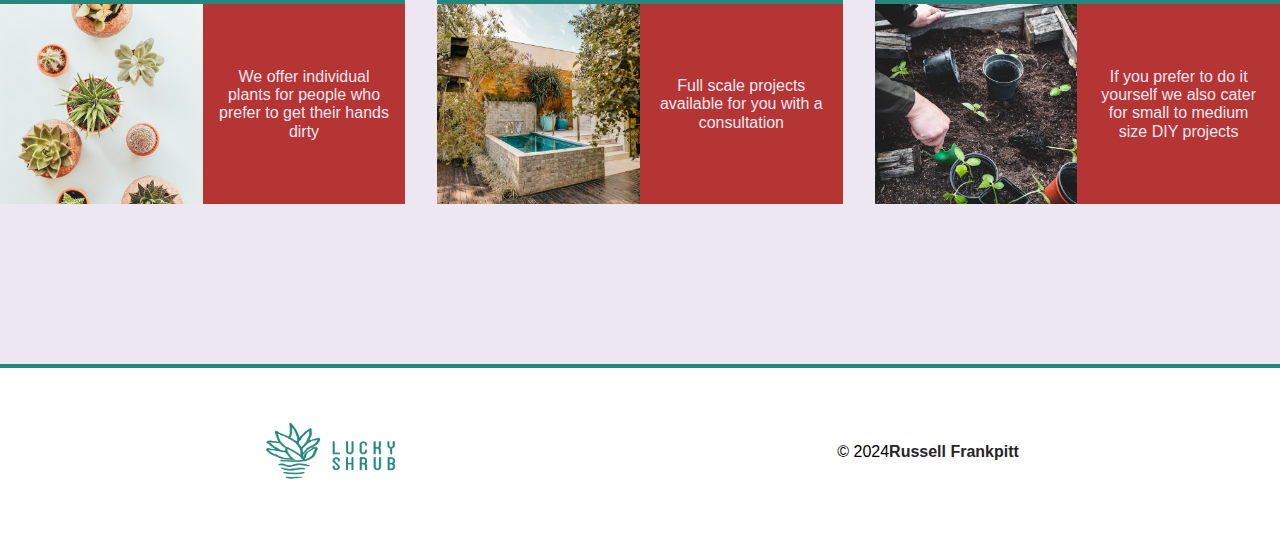
==== commit 362ec9a2: "info page" ====
--- a/index.html
+++ b/index.html
@@ -61,6 +61,24 @@
                     </p>
                 </div>
             </article>
+            <article class="info">
+                <p>
+                    Based in Tuscon, Arizona, Lucky Shrub is a medium-sized
+                    garden design firm that specializes in garden design and
+                    creation, maintenance and landscaping. The company also runs
+                    a small plant nursery that sells indoor and outdoor plants,
+                    making them a one-stop shop for clients to "transform any
+                    space into an oasis you can be proud of".
+                </p>
+
+                <p>
+                    Lucky Shrub was started by a husband and wife team, Jason
+                    and Maria, who share a long-time love for plants. Jason is
+                    the garden architect. He creates and oversees all designs
+                    while managing his team of landscapers. Maria manages all
+                    the marketing for the company and oversees the nursery.
+                </p>
+            </article>
             <section class="main-content">
                 <article>
                     <h3>Individual Plants</h3>
--- a/assets/css/index.css
+++ b/assets/css/index.css
@@ -148,6 +148,14 @@
     /* text-shadow: 2px 2px 4px rgba(0, 0, 0, 0.9); */
 }
 
+.info {
+    display: flex;
+    flex-direction: column;
+    padding: 2rem;
+    gap: 2rem;
+    background: var(--clr-white);
+}
+
 .main-content {
     display: flex;
     flex-direction: column;
@@ -208,6 +216,12 @@
 footer a:hover {
     color: var(--clr-blue);
     text-decoration: underline;
+}
+
+@media screen and (min-width: 768px) {
+    .info {
+        font-size: 1.125rem;
+    }
 }
 
 @media screen and (min-width: 992px) {
@@ -268,6 +282,11 @@
     .hero p {
         font-size: 2rem;
         font-weight: 700;
+    }
+
+    .info {
+        flex-direction: row;
+        padding: 8rem 2rem 2rem 2rem;
     }
 
     .main-content {
@@ -311,6 +330,7 @@
         grid-column: 2 / 3;
         grid-row: 2 / 3;
         align-self: center;
+        color: var(--clr-white);
     }
 
     /* Footer */
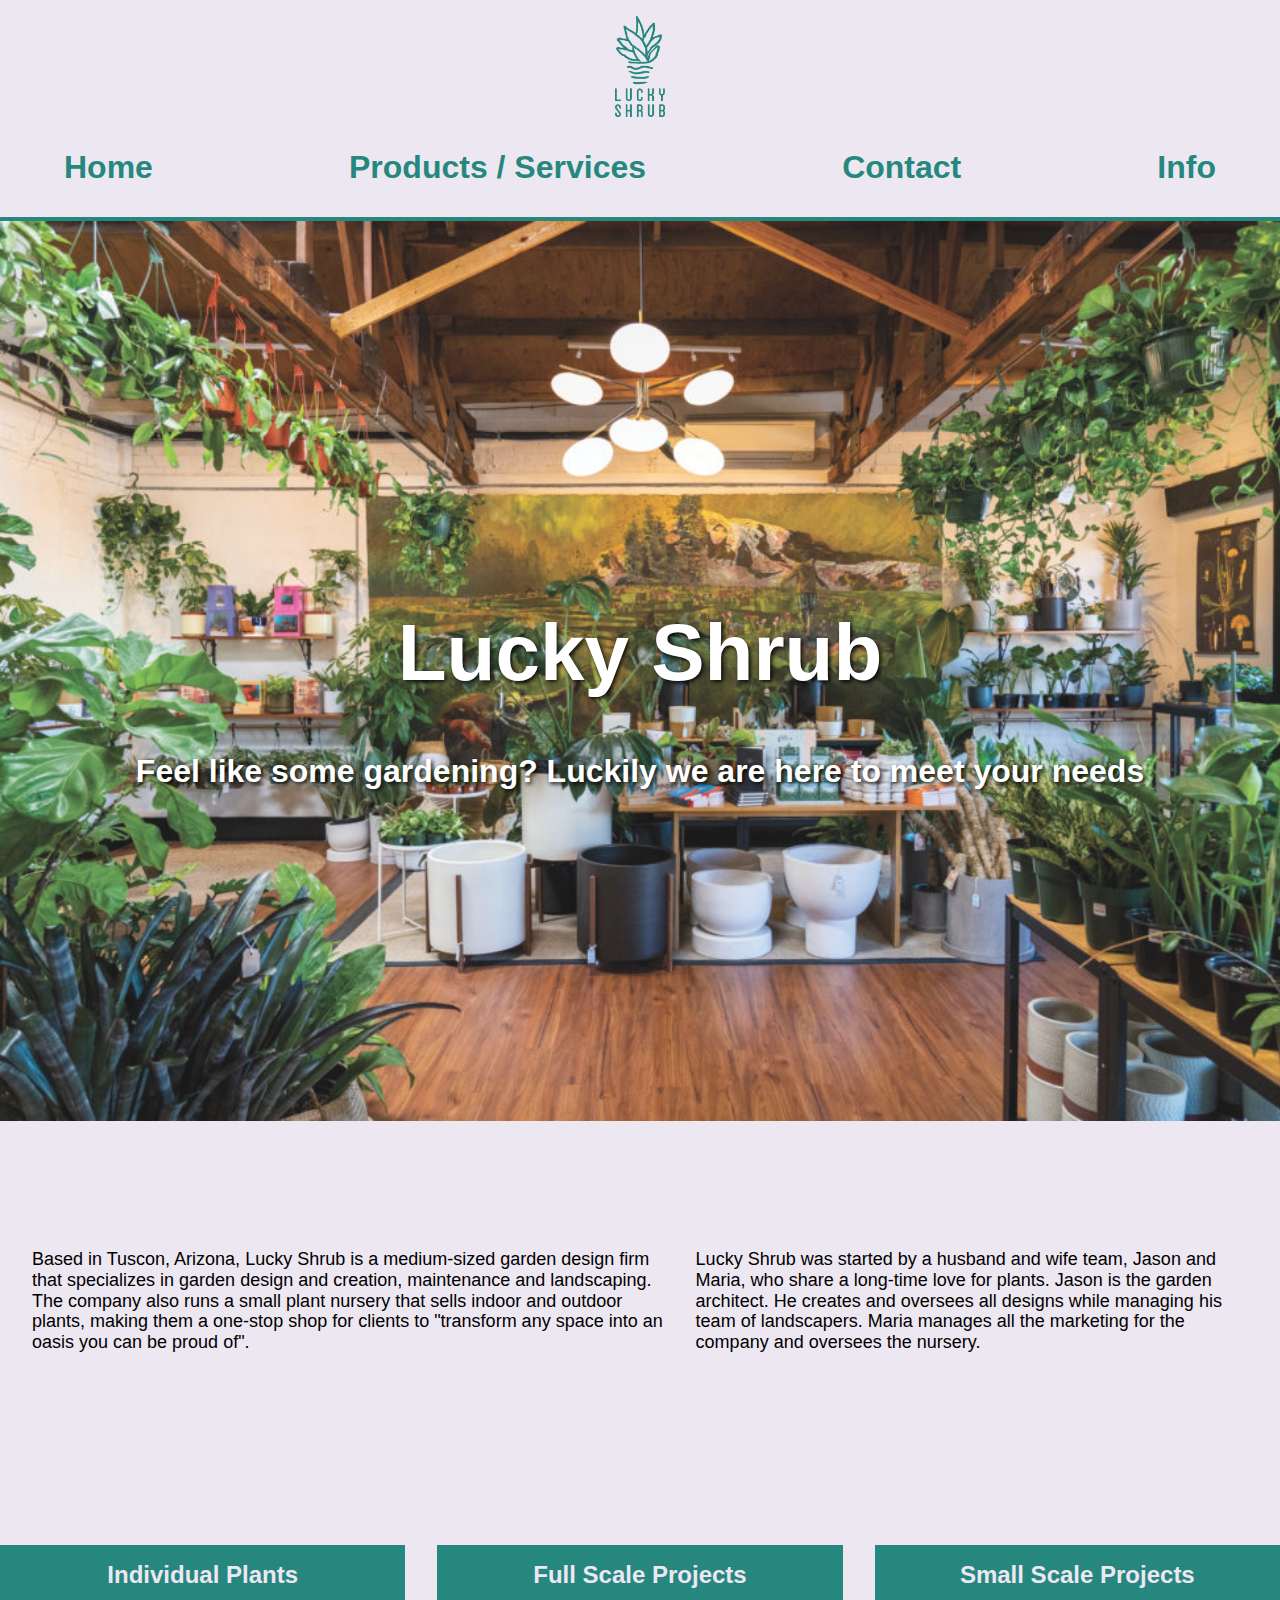
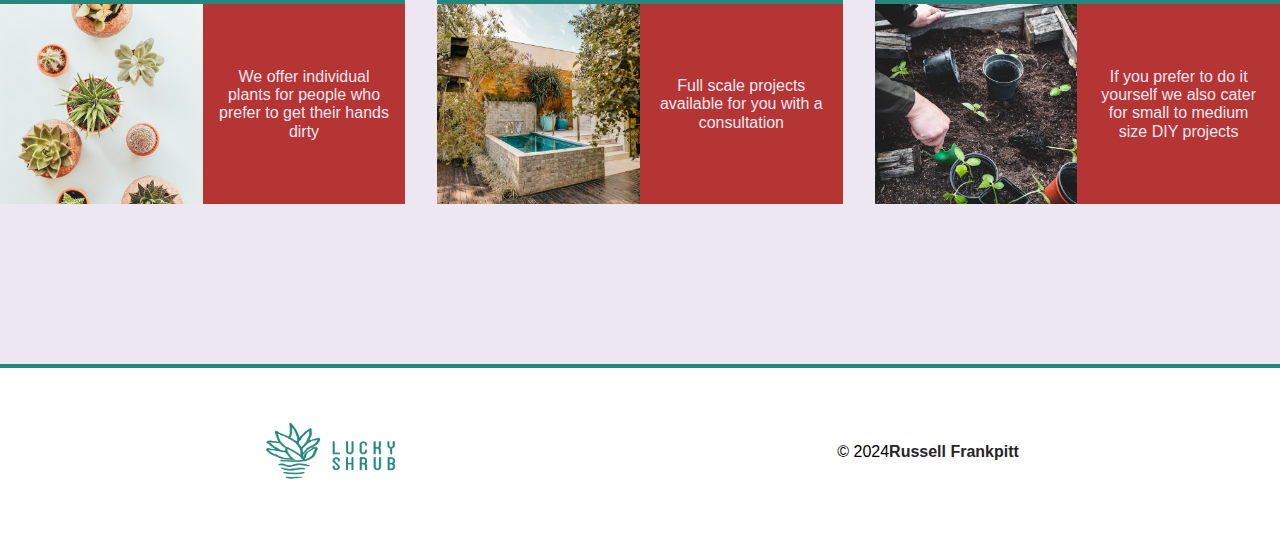
==== commit 78a0be85: "products page added" ====
--- a/index.html
+++ b/index.html
@@ -33,7 +33,9 @@
             <nav class="navbar-mobile">
                 <ul>
                     <li><a href="index.html">Home</a></li>
-                    <li><a href="views/products.html">Products</a></li>
+                    <li>
+                        <a href="views/products.html">Products / Services</a>
+                    </li>
                     <li><a href="views/contact.html">Contact</a></li>
                     <li><a href="views/info.html">Info</a></li>
                 </ul>
@@ -41,7 +43,9 @@
             <nav class="navbar-large-screen">
                 <ul>
                     <li><a href="index.html">Home</a></li>
-                    <li><a href="views/products.html">Products</a></li>
+                    <li>
+                        <a href="views/products.html">Products / Services</a>
+                    </li>
                     <li><a href="views/contact.html">Contact</a></li>
                     <li><a href="views/info.html">Info</a></li>
                 </ul>
@@ -56,8 +60,8 @@
                 <div class="hero-content">
                     <h1>Lucky Shrub</h1>
                     <p>
-                        Feel like some gardening? <span>Luckily</span> we are
-                        here to meet your needs
+                        Feel like some gardening? Luckily we are here to meet
+                        your needs
                     </p>
                 </div>
             </article>
@@ -82,13 +86,17 @@
             <section class="main-content">
                 <article>
                     <h3>Individual Plants</h3>
+
                     <img
                         src="assets/images/image-3.jpg"
                         alt="A collection of pot plants"
+                        onclick="productsRedirect()"
                     />
                     <p>
-                        We offer individual plants for people who prefer to get
-                        their hands dirty
+                        <a href="views/products.html#products"
+                            >We offer individual plants for people who prefer to
+                            get their hands dirty</a
+                        >
                     </p>
                 </article>
                 <article>
@@ -96,10 +104,13 @@
                     <img
                         src="assets/images/image-6.jpg"
                         alt="Designer Garden"
+                        onclick="contactRedirect()"
                     />
                     <p>
-                        Full scale projects available for you with a
-                        consultation
+                        <a href="views/contact.html">
+                            Full scale projects available for you with a
+                            consultation
+                        </a>
                     </p>
                 </article>
                 <article>
@@ -107,10 +118,13 @@
                     <img
                         src="assets/images/image-4.jpg"
                         alt="Someone planting plants"
+                        onclick="productsRedirect()"
                     />
                     <p>
-                        If you prefer to do it yourself we also cater for small
-                        to medium size DIY projects
+                        <a href="views/products.html#products">
+                            If you prefer to do it yourself we also cater for
+                            small to medium size DIY projects
+                        </a>
                     </p>
                 </article>
             </section>
--- a/assets/css/index.css
+++ b/assets/css/index.css
@@ -18,6 +18,11 @@
 a {
     cursor: pointer;
 }
+
+.main-content img:hover {
+    cursor: pointer;
+}
+
 body {
     font-family: Verdana, Geneva, Tahoma, sans-serif;
     overflow-x: hidden;
@@ -183,7 +188,14 @@
     font-size: 1.5rem;
     text-align: center;
 }
-
+.main-content article a,
+.main-content article a:visited {
+    text-decoration: none;
+    color: var(--clr-black);
+}
+.main-content article a:hover {
+    color: var(--clr-red);
+}
 /* Footer */
 
 footer {
@@ -330,7 +342,13 @@
         grid-column: 2 / 3;
         grid-row: 2 / 3;
         align-self: center;
+    }
+    .main-content article a,
+    .main-content article a:visited {
         color: var(--clr-white);
+    }
+    .main-content article a:hover {
+        color: var(--clr-black);
     }
 
     /* Footer */
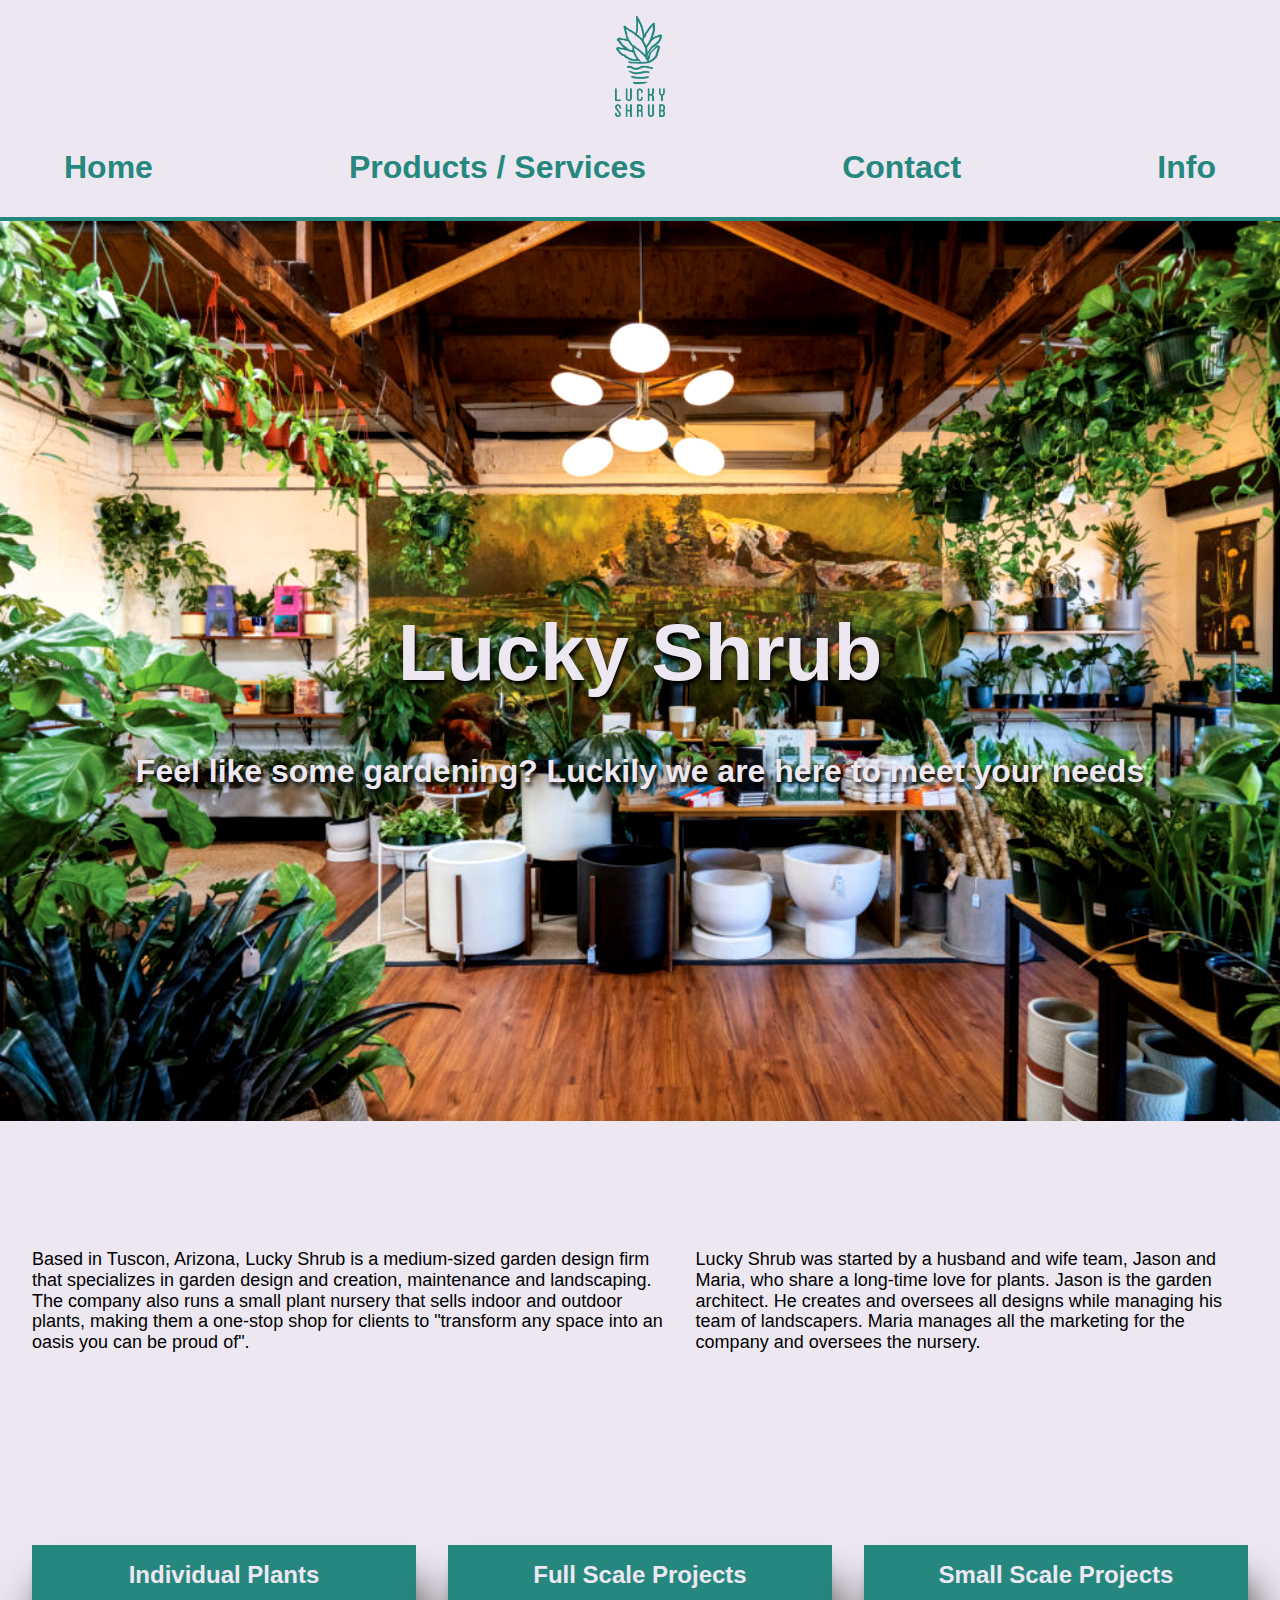
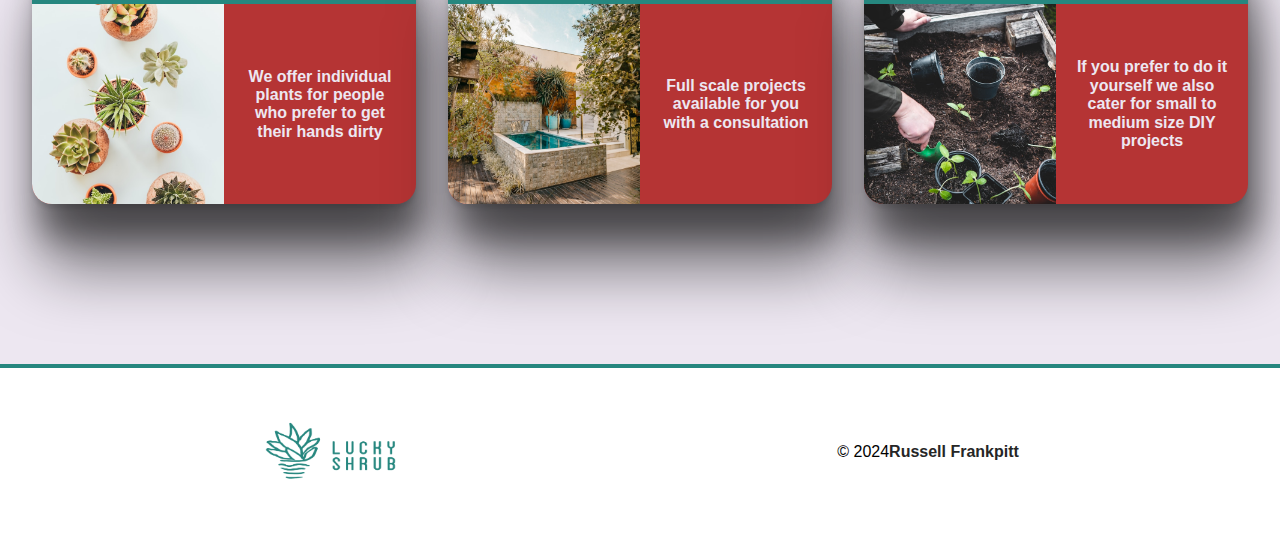
==== commit 535cccaa: "auto translate disabled" ====
--- a/index.html
+++ b/index.html
@@ -4,6 +4,8 @@
         <meta charset="UTF-8" />
         <meta name="viewport" content="width=device-width, initial-scale=1.0" />
         <title>Lucky Shrub</title>
+        <!-- Disable translate -->
+        <meta name="google" content="notranslate" />
         <!-- Open Graph Protocol meta tags -->
         <meta property="og:title" content="Lucky Shrub" />
         <meta property="og:type" content="website" />
--- a/assets/css/index.css
+++ b/assets/css/index.css
@@ -1,5 +1,3 @@
-@import url("colors.css");
-
 :root {
     --clr-black: #262626;
     --clr-red: #b53434;
@@ -15,6 +13,11 @@
     margin: 0;
     box-sizing: border-box;
 }
+
+html {
+    scroll-behavior: smooth;
+}
+
 a {
     cursor: pointer;
 }
@@ -45,7 +48,6 @@
 
 .navbar-mobile {
     position: absolute;
-    /* background: var(--clr-main); */
     top: 23svh;
     right: 0;
     transform: translateX(100%);
@@ -120,7 +122,7 @@
     background-image: url("../images/garden-store-1.jpg");
     background-repeat: no-repeat;
     background-size: cover;
-    opacity: 0.9;
+    filter: contrast(120%);
 }
 
 .hero-content {
@@ -135,7 +137,8 @@
 
 .hero h1,
 .hero p {
-    text-shadow: 2px 2px 4px rgba(0, 0, 0, 0.9);
+    text-shadow: 2px 4px 4px rgba(0, 0, 0, 1);
+    color: var(--clr-white);
 }
 
 .hero h1 {
@@ -145,12 +148,6 @@
 
 .hero p {
     font-size: 1.5rems;
-}
-
-.hero p span {
-    color: black;
-    font-weight: 700;
-    /* text-shadow: 2px 2px 4px rgba(0, 0, 0, 0.9); */
 }
 
 .info {
@@ -275,6 +272,7 @@
         color: var(--clr-blue);
         font-size: 2rem;
         font-weight: 700;
+        transition: color 1s linear, text-shadow 1s linear;
     }
 
     .navbar-large-screen a:visited {
@@ -282,8 +280,9 @@
     }
 
     .navbar-large-screen a:hover {
-        text-decoration: none;
+        text-decoration: underline;
         color: var(--clr-red);
+        text-shadow: 2px 2px 4px #b53434e6;
     }
 
     /* Body */
@@ -306,7 +305,7 @@
         flex-direction: row;
         gap: 2rem;
         justify-content: space-between;
-        padding: 10rem 0;
+        padding: 10rem 2rem;
         background-color: var(--clr-white);
     }
 
@@ -316,6 +315,9 @@
         grid-template-columns: repeat(2, 1fr);
         grid-template-rows: auto auto;
         background-color: #b53434;
+        border-radius: 20px;
+        box-shadow: 0 4px 4px rgba(0, 0, 0, 0.1),
+            8px 32px 32px rgba(0, 0, 0, 0.4), 8px 64px 64px rgba(0, 0, 0, 0.5);
     }
 
     .main-content article h3 {
@@ -333,6 +335,7 @@
         object-fit: cover;
         grid-row: 2 / 3;
         grid-column: 1 / 2;
+        border-bottom-left-radius: 20px;
     }
 
     .main-content article p {
@@ -345,6 +348,7 @@
     }
     .main-content article a,
     .main-content article a:visited {
+        font-weight: 700;
         color: var(--clr-white);
     }
     .main-content article a:hover {
